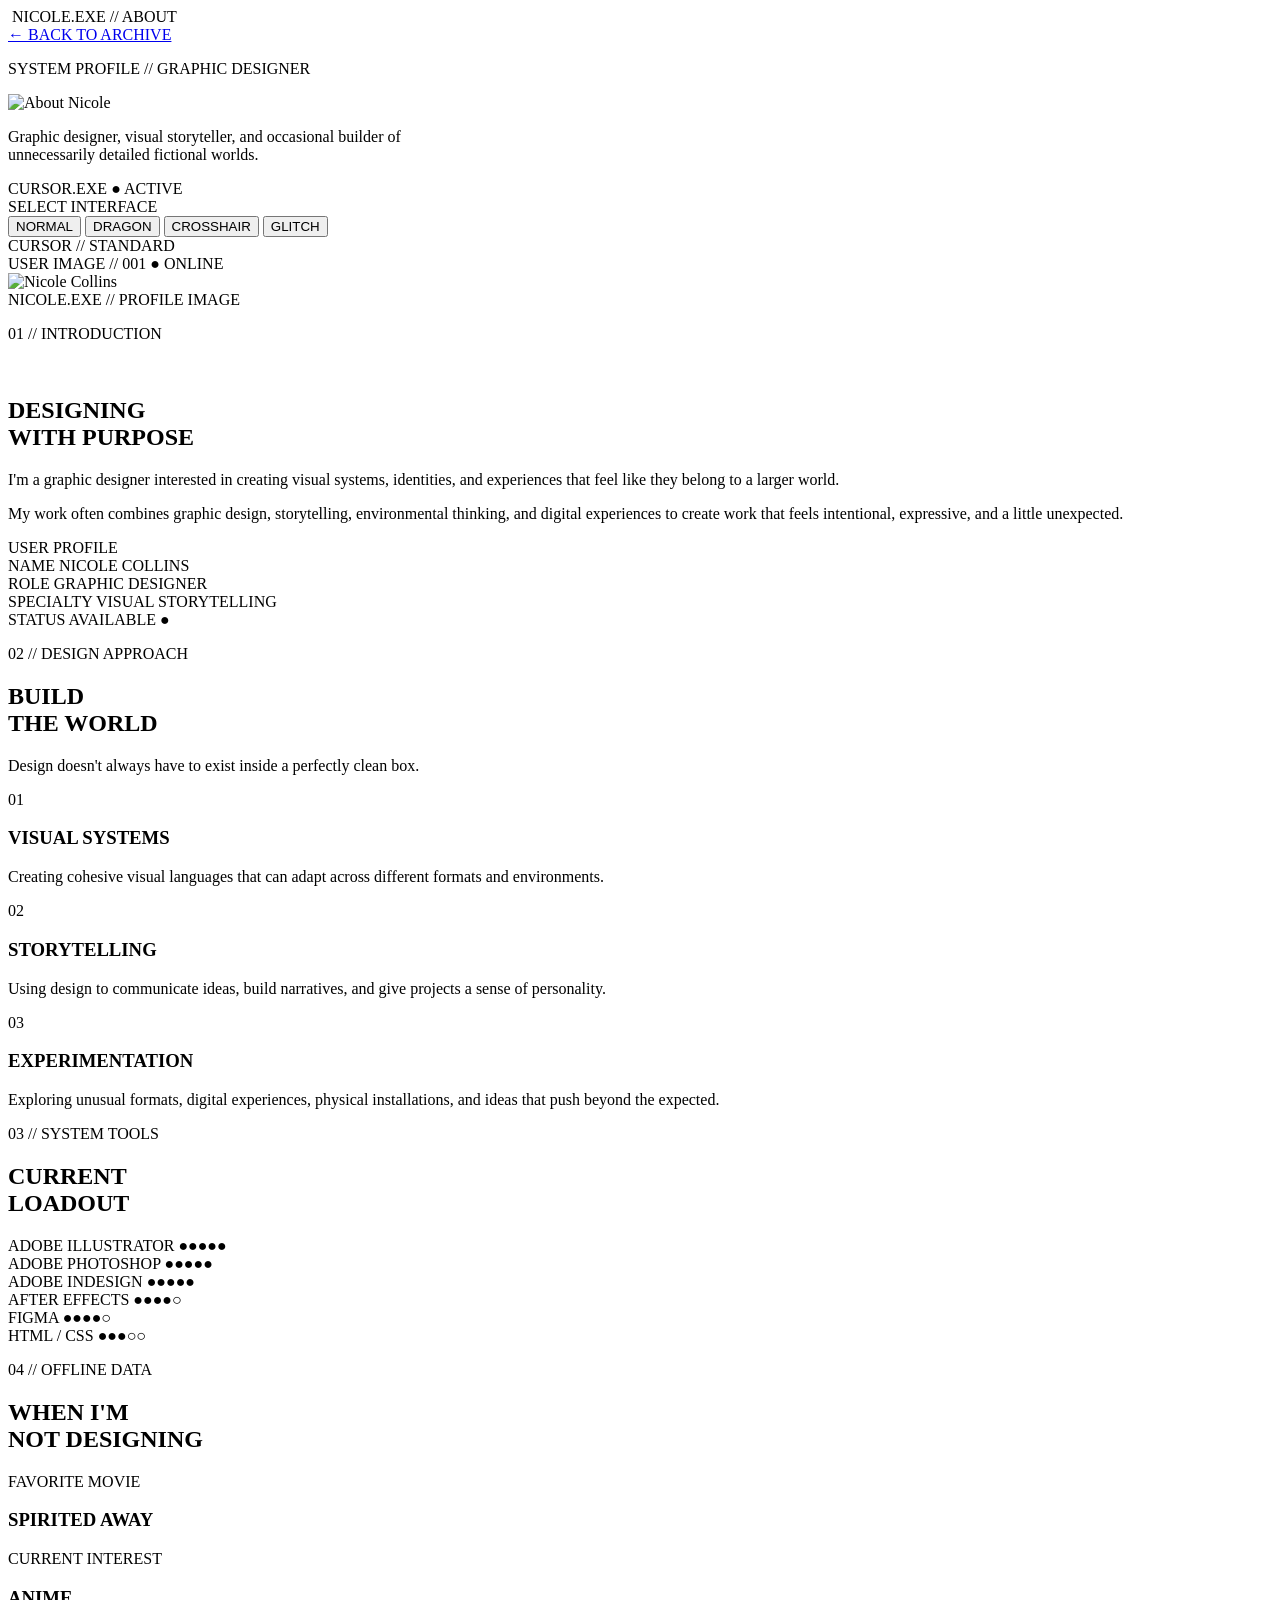
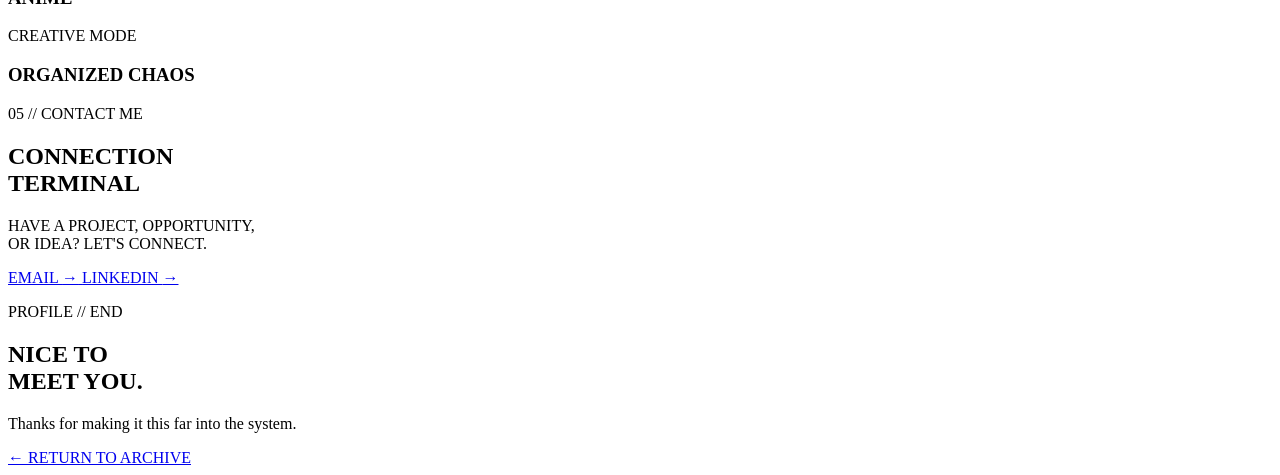
==== Projects/about.html @ a3e985a3 "Add files via upload" ====
<!DOCTYPE html>
<html lang="en">

<head>

    <meta charset="UTF-8">

    <meta name="viewport" content="width=device-width, initial-scale=1.0">

    <title>About — Nicole Collins</title>

    <link rel="stylesheet" href="../css/style.css">

 <!-- GOOGLE FONTS -->

<link rel="preconnect" href="https://fonts.googleapis.com">
<link rel="preconnect" href="https://fonts.gstatic.com" crossorigin>

<link
    href="https://fonts.googleapis.com/css2?family=Audiowide&display=swap"
    rel="stylesheet"
>

<link
    href="https://fonts.googleapis.com/css2?family=Rajdhani:wght@300;400;500;600;700&display=swap"
    rel="stylesheet"
>
<link
    href="https://fonts.googleapis.com/css2?family=Turret+Road:wght@400;500;700&display=swap"
    rel="stylesheet"
>

</head>



<body>

    <!-- SYSTEM BAR -->

    <div class="system-bar about-system-bar">

        <div class="system-identity">

            <img
                src="../Images/site-logo.png"
                alt=""
                class="system-logo"
            >

            <span>NICOLE.EXE // ABOUT</span>

        </div>

        <a href="../index.html" class="back-link">
            ← BACK TO ARCHIVE
        </a>

    </div>
    <!-- ABOUT PAGE -->

    <main class="project-page about-page">

        


       <!-- ABOUT HEADER SYSTEM -->

<div class="about-header-system">


 <!-- HEADER -->

<header class="project-header about-header">

    <p class="project-label">
        SYSTEM PROFILE // GRAPHIC DESIGNER
    </p>

    <div class="about-title-image">
        <img src="../Images/mark.png" alt="About Nicole">
    </div>

    <p class="project-intro">
        Graphic designer, visual storyteller,
        and occasional builder of <br>
        unnecessarily detailed fictional worlds.
    </p>

</header>



    <!-- CURSOR SYSTEM -->

<div class="cursor-system">

    <div class="cursor-system-header">
        CURSOR.EXE
        <span>● ACTIVE</span>
    </div>

    <div class="cursor-system-title">
        SELECT INTERFACE
    </div>

    <div class="cursor-options">

        <button
            class="cursor-option active"
            data-cursor="default"
        >
            NORMAL
        </button>

        <button
            class="cursor-option"
            data-cursor="dragon"
        >
            DRAGON
        </button>

        <button
            class="cursor-option"
            data-cursor="crosshair"
        >
            CROSSHAIR
        </button>

        <button
            class="cursor-option"
            data-cursor="glitch"
        >
            GLITCH
        </button>

    </div>

    <div class="cursor-current">

        CURSOR //
        <span id="cursor-current-mode">
            STANDARD
        </span>

    </div>

</div>




</div>



<section class="about-profile">


    <!-- PROFILE IMAGE -->

    <div class="profile-image-system">

        <div class="profile-image-header">
            USER IMAGE // 001
            <span>● ONLINE</span>
        </div>

        <div class="profile-image-frame">

            <img
                src="../images/me.jpeg"
                alt="Nicole Collins"
            >

            <div class="scan-line"></div>

            <div class="profile-corner top-left"></div>
            <div class="profile-corner top-right"></div>
            <div class="profile-corner bottom-left"></div>
            <div class="profile-corner bottom-right"></div>

        </div>

        <div class="profile-image-footer">
            NICOLE.EXE // PROFILE IMAGE
        </div>

    </div>


    <!-- PROFILE INFORMATION -->

    <div class="about-text">

        <div class="introduction-label">

    <p class="section-number">
        01 // INTRODUCTION
    </p>

    <img
        src="../Images/drag-site.png"
        alt=""
        class="introduction-dragon"
    >

</div>

        <h2>
            DESIGNING<br>
            WITH PURPOSE
        </h2>

        <p>
            I'm a graphic designer interested in creating
            visual systems, identities, and experiences that
            feel like they belong to a larger world.
        </p>

        <p>
            My work often combines graphic design,
            storytelling, environmental thinking, and
            digital experiences to create work that feels
            intentional, expressive, and a little unexpected.
        </p>


        <!-- USER DATA -->

        <div class="profile-data">

            <div class="data-header">
                USER PROFILE
            </div>

            <div class="data-grid">

                <div class="data-item">

                    <span class="data-label">
                        NAME
                    </span>

                    <span class="data-value">
                        NICOLE COLLINS
                    </span>

                </div>


                <div class="data-item">

                    <span class="data-label">
                        ROLE
                    </span>

                    <span class="data-value">
                        GRAPHIC DESIGNER
                    </span>

                </div>


                <div class="data-item">

                    <span class="data-label">
                        SPECIALTY
                    </span>

                    <span class="data-value">
                        VISUAL STORYTELLING
                    </span>

                </div>


                <div class="data-item">

                    <span class="data-label">
                        STATUS
                    </span>

                    <span class="data-value">
                        AVAILABLE ●
                    </span>

                </div>

            </div>

        </div>

    </div>

</section>


        <!-- DESIGN APPROACH -->

        <section class="about-section">

            <div class="section-heading">

                <p class="section-number">
                    02 // DESIGN APPROACH
                </p>

                <h2>
                    BUILD<br>
                    THE WORLD
                </h2>

                <p class="section-description">
                    Design doesn't always have to exist
                    inside a perfectly clean box.
                </p>

            </div>


            <div class="about-grid">

                <div class="about-card">

                    <span class="about-card-number">
                        01
                    </span>

                    <h3>
                        VISUAL SYSTEMS
                    </h3>

                    <p>
                        Creating cohesive visual languages
                        that can adapt across different
                        formats and environments.
                    </p>

                </div>


                <div class="about-card">

                    <span class="about-card-number">
                        02
                    </span>

                    <h3>
                        STORYTELLING
                    </h3>

                    <p>
                        Using design to communicate ideas,
                        build narratives, and give projects
                        a sense of personality.
                    </p>

                </div>


                <div class="about-card">

                    <span class="about-card-number">
                        03
                    </span>

                    <h3>
                        EXPERIMENTATION
                    </h3>

                    <p>
                        Exploring unusual formats, digital
                        experiences, physical installations,
                        and ideas that push beyond the expected.
                    </p>

                </div>

            </div>

        </section>


        <!-- TOOLS -->

        <section class="about-section">

            <div class="section-heading">

                <p class="section-number">
                    03 // SYSTEM TOOLS
                </p>

                <h2>
                    CURRENT<br>
                    LOADOUT
                </h2>

            </div>


            <div class="skills-list">

                <div class="skill-row">
                    <span>ADOBE ILLUSTRATOR</span>
                    <span>●●●●●</span>
                </div>

                <div class="skill-row">
                    <span>ADOBE PHOTOSHOP</span>
                    <span>●●●●●</span>
                </div>

                <div class="skill-row">
                    <span>ADOBE INDESIGN</span>
                    <span>●●●●●</span>
                </div>

                <div class="skill-row">
                    <span>AFTER EFFECTS</span>
                    <span>●●●●○</span>
                </div>

                <div class="skill-row">
                    <span>FIGMA</span>
                    <span>●●●●○</span>
                </div>

                <div class="skill-row">
                    <span>HTML / CSS</span>
                    <span>●●●○○</span>
                </div>

            </div>

        </section>


        <!-- PERSONAL -->

        <section class="about-personal">

            <div class="section-heading">

                <p class="section-number">
                    04 // OFFLINE DATA
                </p>

                <h2>
                    WHEN I'M<br>
                    NOT DESIGNING
                </h2>

            </div>


            <div class="personal-grid">

                <div class="personal-card">

                    <span class="data-label">
                        FAVORITE MOVIE
                    </span>

                    <h3>
                        SPIRITED AWAY
                    </h3>

                </div>


                <div class="personal-card">

                    <span class="data-label">
                        CURRENT INTEREST
                    </span>

                    <h3>
                        ANIME
                    </h3>

                </div>


                <div class="personal-card">

                    <span class="data-label">
                        CREATIVE MODE
                    </span>

                    <h3>
                        ORGANIZED CHAOS
                    </h3>

                </div>

            </div>

        </section>


     <div class="about-contact-cta">

    <p class="section-number">
        05 // CONTACT ME
    </p>

    <h2 class="connection-terminal-title">
        CONNECTION<br>
        TERMINAL
    </h2>

    <p class="contact-cta-text">
        HAVE A PROJECT, OPPORTUNITY,<br>
        OR IDEA? LET'S CONNECT.
    </p>

   <div class="contact-links">

    <a href="mailto:nicolecollinsgd@gmail.com">
        EMAIL
        <span>→</span>
    </a>

    <a
        href="https://www.linkedin.com/in/nicole-collins-7273903b1/"
        target="_blank"
        rel="noopener"
    >
        LINKEDIN
        <span>→</span>
    </a>

</div>
      
        <!-- CLOSING -->

        <section class="project-closing">

            <div class="closing-line"></div>

            <p class="section-number">
                PROFILE // END
            </p>

            <h2>
                NICE TO<br>
                MEET YOU.
            </h2>

            <p class="closing-description">
                Thanks for making it this far into the system.
            </p>

            <a href="../index.html" class="archive-button">
                ← RETURN TO ARCHIVE
            </a>

        </section>


    </main>
<script src="../js/interface.js"></script>


<script>

const cursorOptions =
    document.querySelectorAll(".cursor-option");

const cursorMode =
    document.getElementById("cursor-current-mode");


cursorOptions.forEach(function(option) {

    option.addEventListener("click", function() {

        /* Remove active state */

        cursorOptions.forEach(function(button) {

            button.classList.remove("active");

        });


        /* Activate selected option */

        option.classList.add("active");


        /* Get selected cursor */

        const selectedCursor =
            option.dataset.cursor;


        /* Change page cursor */

        document.body.dataset.cursor =
            selectedCursor;


        /* Update display text */

        const names = {

            default: "STANDARD",

            dragon: "WATER DRAGON",

            crosshair: "TARGETING",

            glitch: "UNSTABLE"

        };


        cursorMode.textContent =
            names[selectedCursor];

    });

});

</script>



</body>

</html>
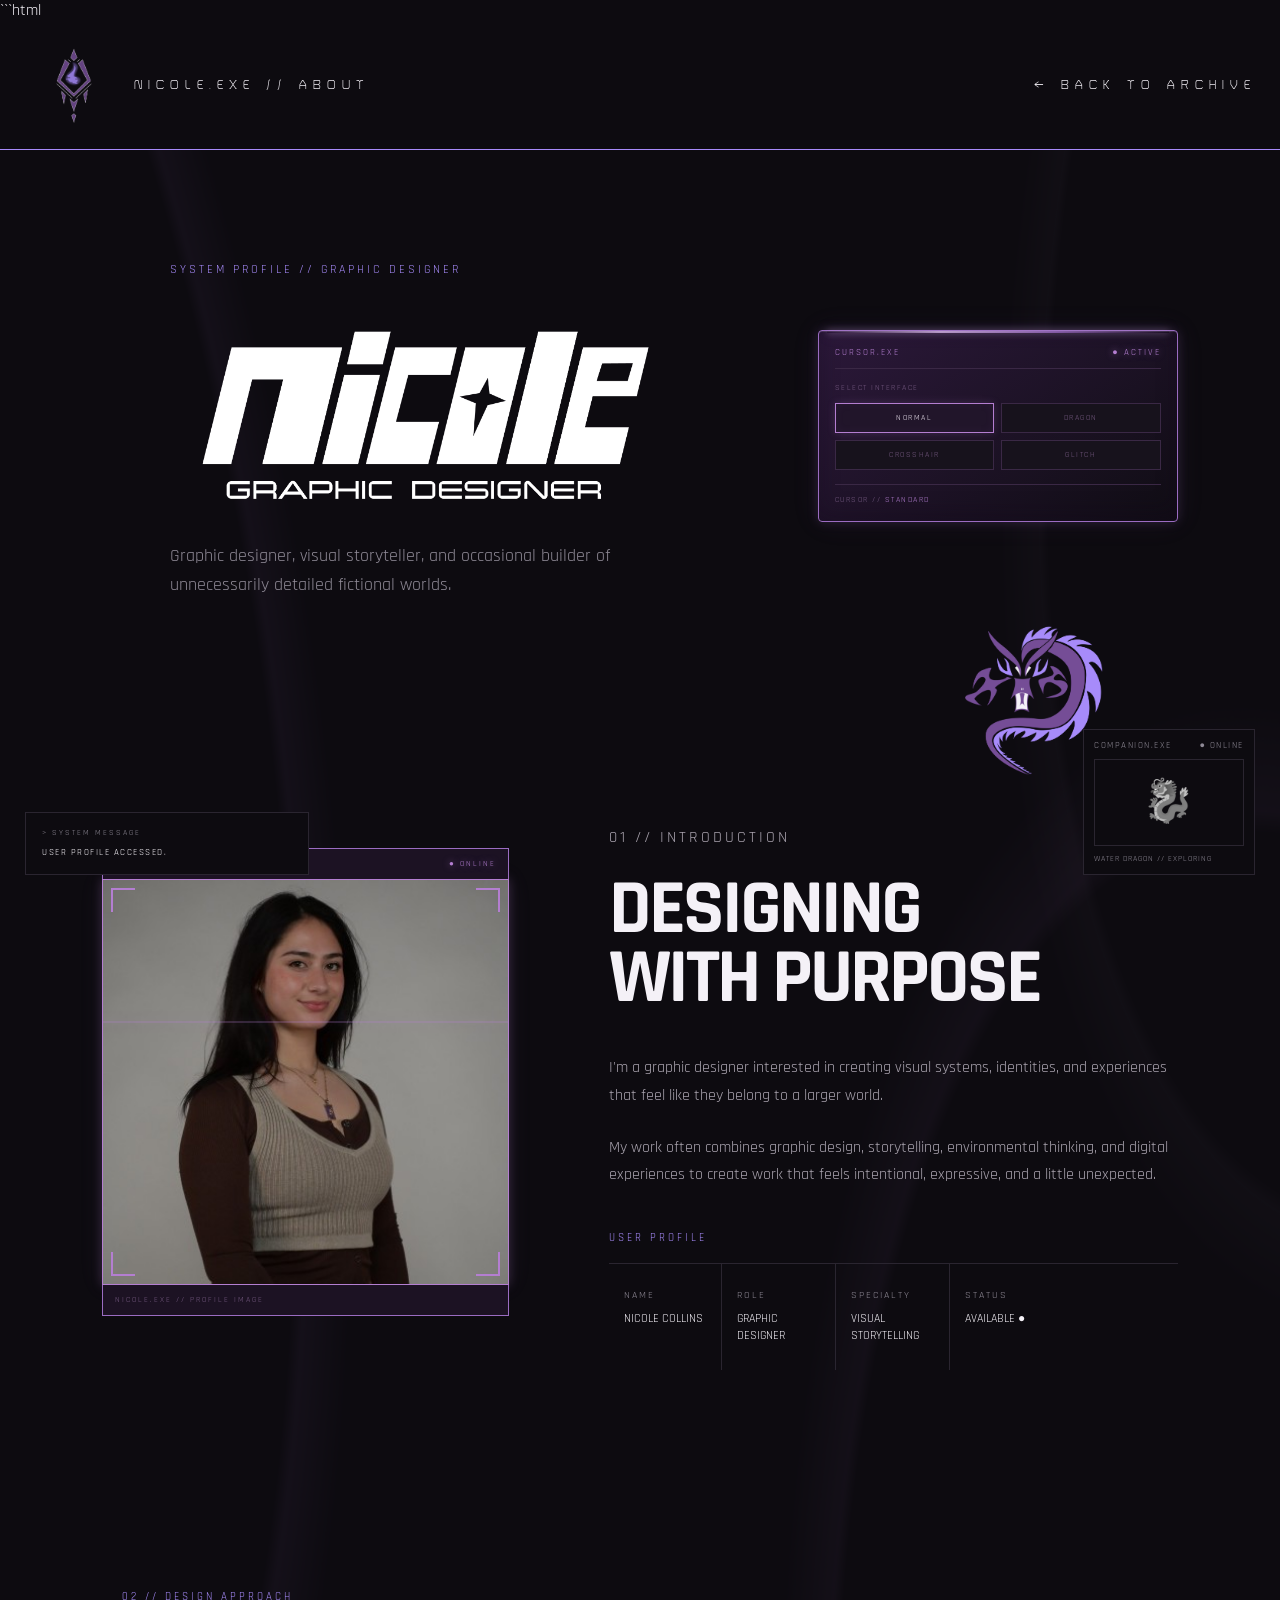
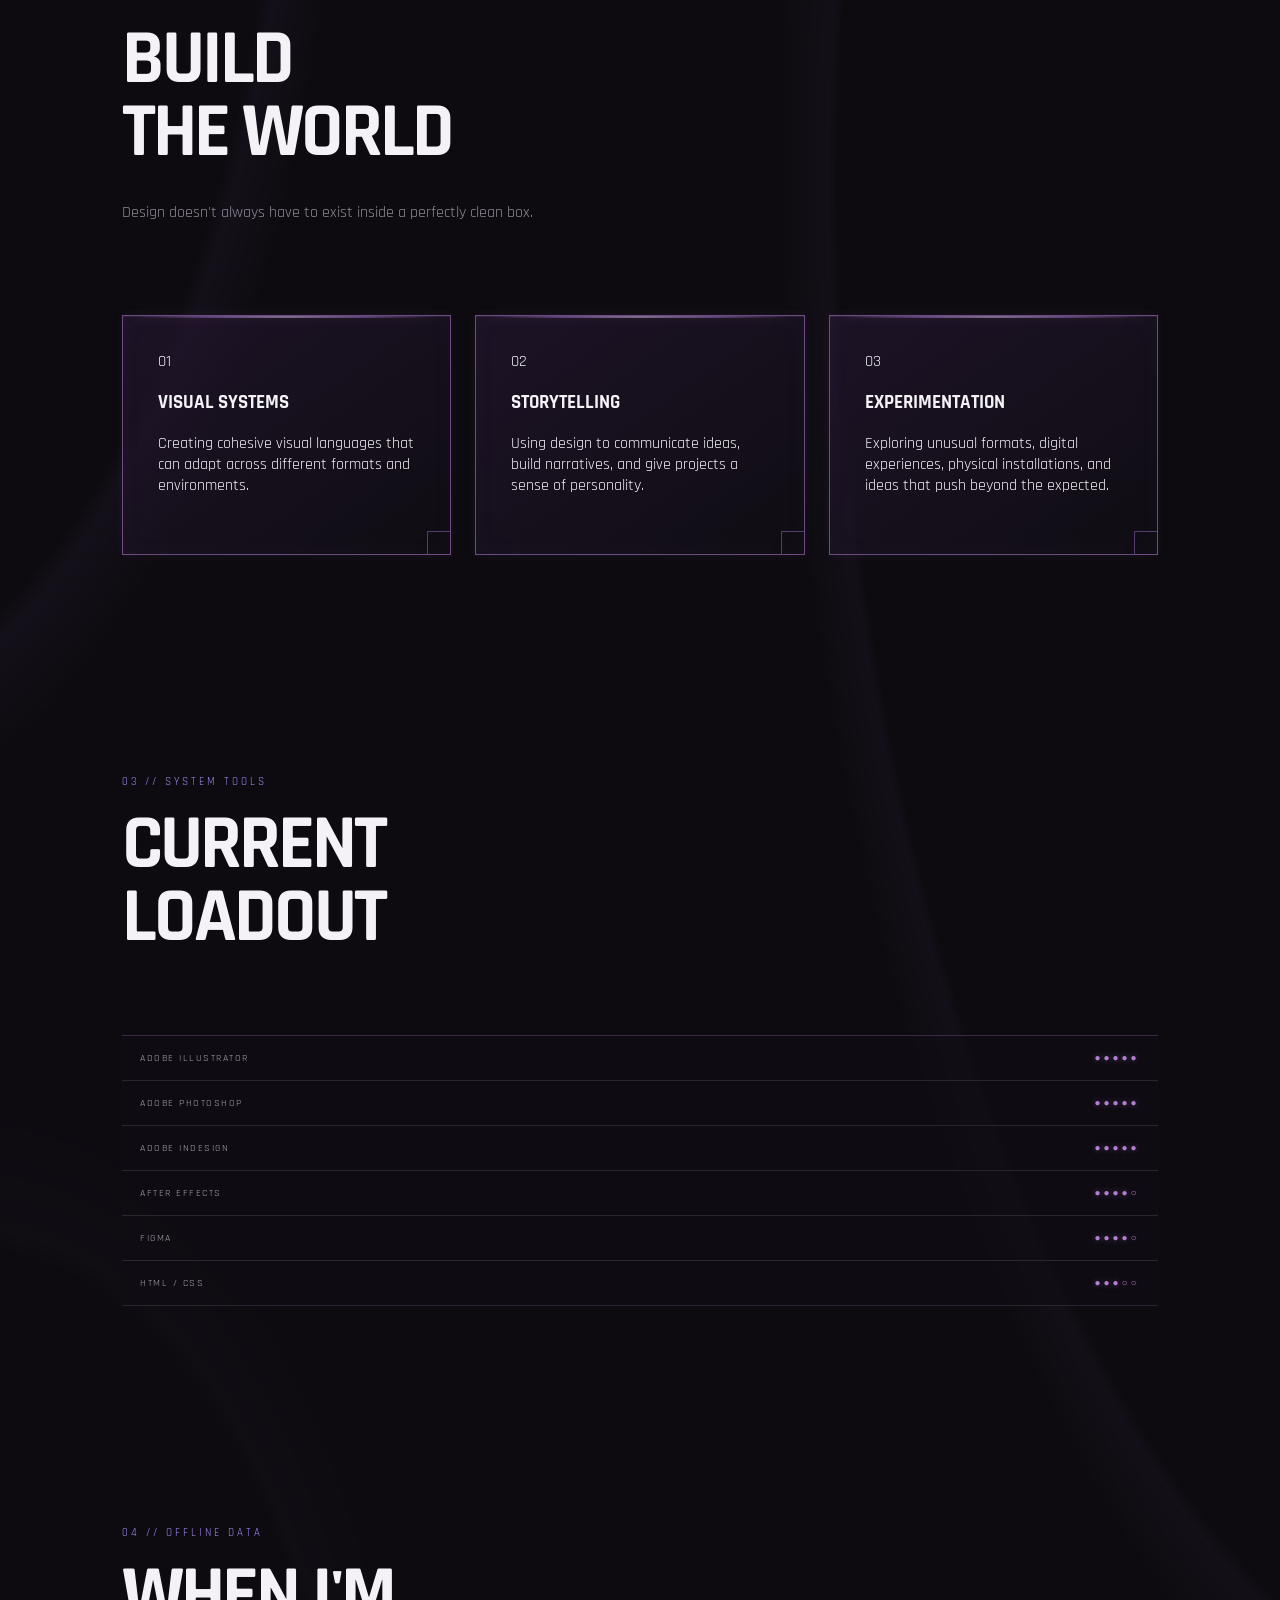
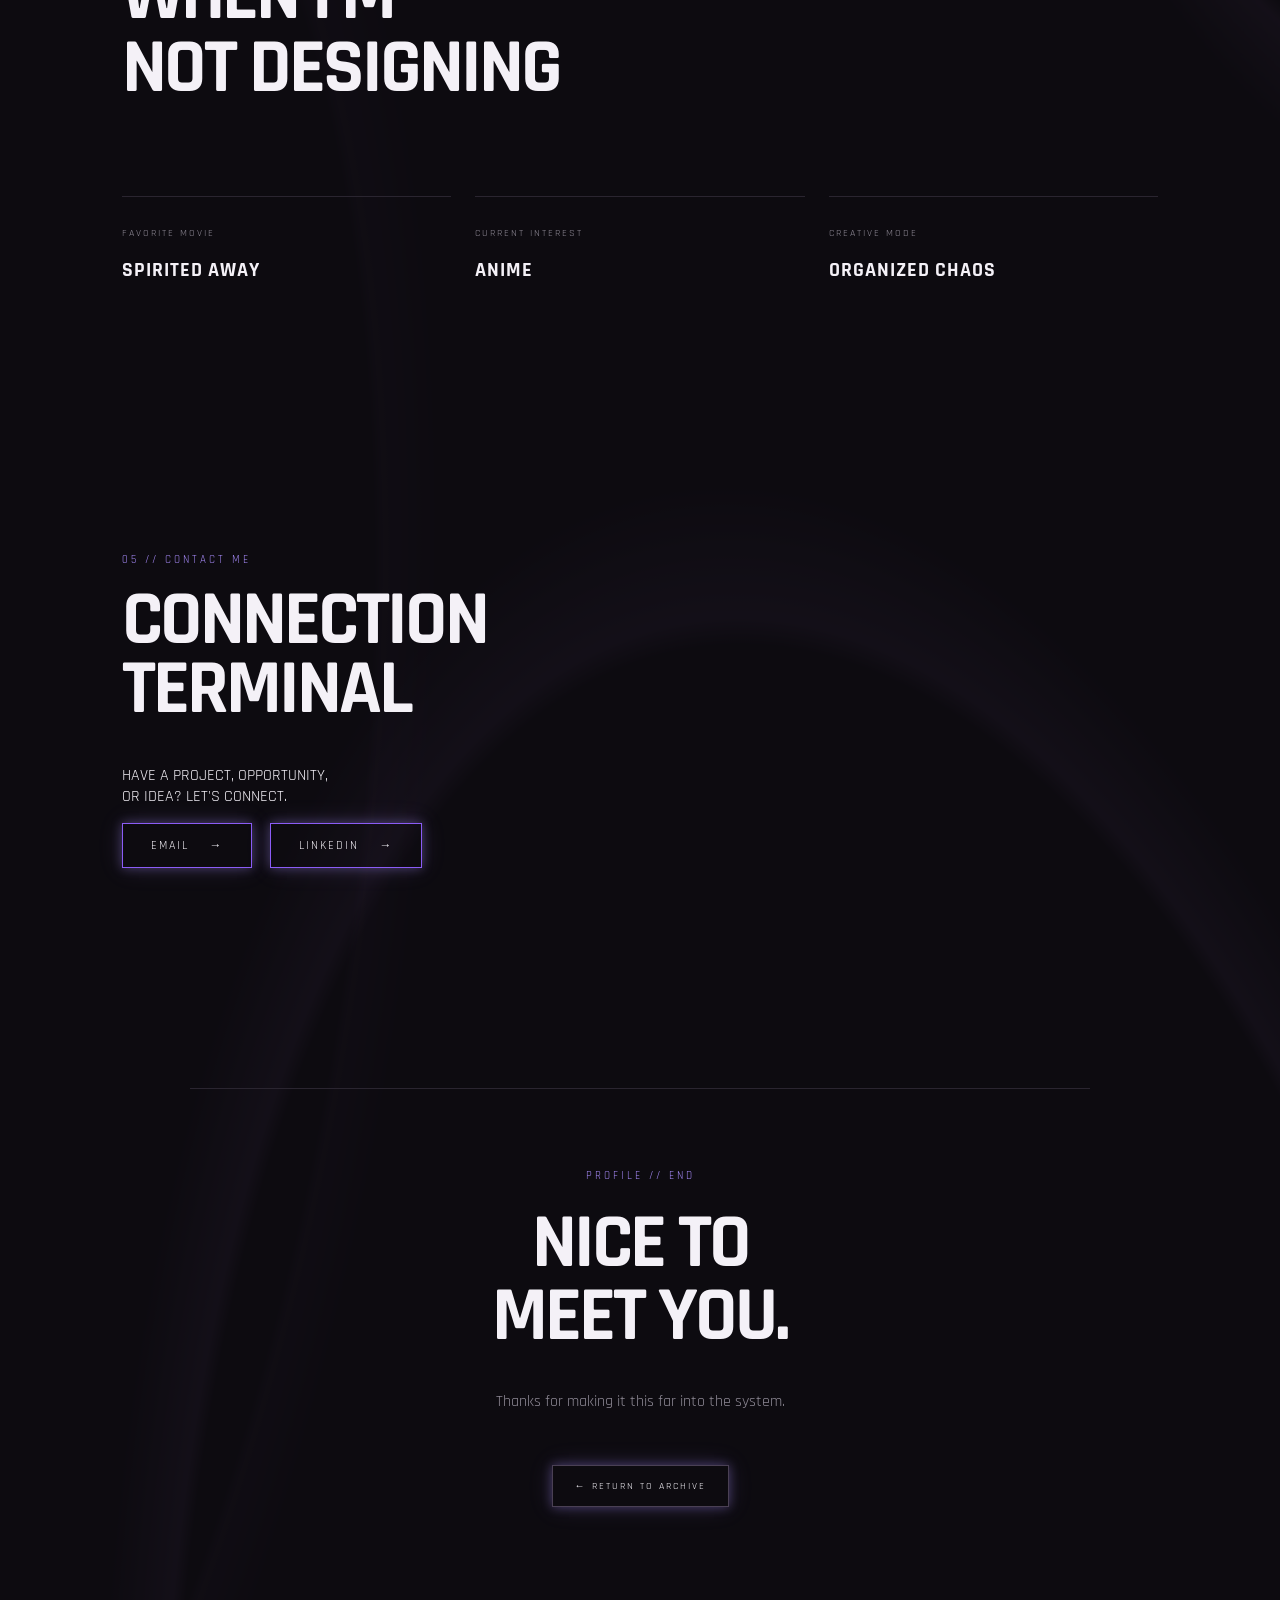
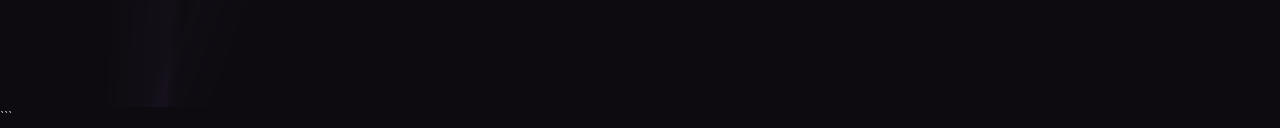
==== commit 05b00289: "Fix stylesheet paths and clean up HTML structure Updated HTML structure and corrected stylesheet pat" ====
--- a/Projects/about.html
+++ b/Projects/about.html
@@ -1,4 +1,4 @@
-
+```html
 <!DOCTYPE html>
 <html lang="en">
 
@@ -10,31 +10,30 @@
 
     <title>About — Nicole Collins</title>
 
-    <link rel="stylesheet" href="../css/style.css">
-
- <!-- GOOGLE FONTS -->
-
-<link rel="preconnect" href="https://fonts.googleapis.com">
-<link rel="preconnect" href="https://fonts.gstatic.com" crossorigin>
-
-<link
-    href="https://fonts.googleapis.com/css2?family=Audiowide&display=swap"
-    rel="stylesheet"
->
-
-<link
-    href="https://fonts.googleapis.com/css2?family=Rajdhani:wght@300;400;500;600;700&display=swap"
-    rel="stylesheet"
->
-<link
-    href="https://fonts.googleapis.com/css2?family=Turret+Road:wght@400;500;700&display=swap"
-    rel="stylesheet"
->
+    <link rel="stylesheet" href="../CSS/Style.css">
+
+    <!-- GOOGLE FONTS -->
+
+    <link rel="preconnect" href="https://fonts.googleapis.com">
+    <link rel="preconnect" href="https://fonts.gstatic.com" crossorigin>
+
+    <link
+        href="https://fonts.googleapis.com/css2?family=Audiowide&display=swap"
+        rel="stylesheet"
+    >
+
+    <link
+        href="https://fonts.googleapis.com/css2?family=Rajdhani:wght@300;400;500;600;700&display=swap"
+        rel="stylesheet"
+    >
+
+    <link
+        href="https://fonts.googleapis.com/css2?family=Turret+Road:wght@400;500;700&display=swap"
+        rel="stylesheet"
+    >
 
 </head>
 
-
-
 <body>
 
     <!-- SYSTEM BAR -->
@@ -44,7 +43,7 @@
         <div class="system-identity">
 
             <img
-                src="../Images/site-logo.png"
+                src="../site-logo.png"
                 alt=""
                 class="system-logo"
             >
@@ -58,243 +57,238 @@
         </a>
 
     </div>
+
+
     <!-- ABOUT PAGE -->
 
     <main class="project-page about-page">
 
-        
-
-
-       <!-- ABOUT HEADER SYSTEM -->
-
-<div class="about-header-system">
-
-
- <!-- HEADER -->
-
-<header class="project-header about-header">
-
-    <p class="project-label">
-        SYSTEM PROFILE // GRAPHIC DESIGNER
-    </p>
-
-    <div class="about-title-image">
-        <img src="../Images/mark.png" alt="About Nicole">
-    </div>
-
-    <p class="project-intro">
-        Graphic designer, visual storyteller,
-        and occasional builder of <br>
-        unnecessarily detailed fictional worlds.
-    </p>
-
-</header>
-
-
-
-    <!-- CURSOR SYSTEM -->
-
-<div class="cursor-system">
-
-    <div class="cursor-system-header">
-        CURSOR.EXE
-        <span>● ACTIVE</span>
-    </div>
-
-    <div class="cursor-system-title">
-        SELECT INTERFACE
-    </div>
-
-    <div class="cursor-options">
-
-        <button
-            class="cursor-option active"
-            data-cursor="default"
-        >
-            NORMAL
-        </button>
-
-        <button
-            class="cursor-option"
-            data-cursor="dragon"
-        >
-            DRAGON
-        </button>
-
-        <button
-            class="cursor-option"
-            data-cursor="crosshair"
-        >
-            CROSSHAIR
-        </button>
-
-        <button
-            class="cursor-option"
-            data-cursor="glitch"
-        >
-            GLITCH
-        </button>
-
-    </div>
-
-    <div class="cursor-current">
-
-        CURSOR //
-        <span id="cursor-current-mode">
-            STANDARD
-        </span>
-
-    </div>
-
-</div>
-
-
-
-
-</div>
-
-
-
-<section class="about-profile">
-
-
-    <!-- PROFILE IMAGE -->
-
-    <div class="profile-image-system">
-
-        <div class="profile-image-header">
-            USER IMAGE // 001
-            <span>● ONLINE</span>
+
+        <!-- ABOUT HEADER SYSTEM -->
+
+        <div class="about-header-system">
+
+
+            <!-- HEADER -->
+
+            <header class="project-header about-header">
+
+                <p class="project-label">
+                    SYSTEM PROFILE // GRAPHIC DESIGNER
+                </p>
+
+                <div class="about-title-image">
+                    <img src="../mark.png" alt="About Nicole">
+                </div>
+
+                <p class="project-intro">
+                    Graphic designer, visual storyteller,
+                    and occasional builder of <br>
+                    unnecessarily detailed fictional worlds.
+                </p>
+
+            </header>
+
+
+            <!-- CURSOR SYSTEM -->
+
+            <div class="cursor-system">
+
+                <div class="cursor-system-header">
+                    CURSOR.EXE
+                    <span>● ACTIVE</span>
+                </div>
+
+                <div class="cursor-system-title">
+                    SELECT INTERFACE
+                </div>
+
+                <div class="cursor-options">
+
+                    <button
+                        class="cursor-option active"
+                        data-cursor="default"
+                    >
+                        NORMAL
+                    </button>
+
+                    <button
+                        class="cursor-option"
+                        data-cursor="dragon"
+                    >
+                        DRAGON
+                    </button>
+
+                    <button
+                        class="cursor-option"
+                        data-cursor="crosshair"
+                    >
+                        CROSSHAIR
+                    </button>
+
+                    <button
+                        class="cursor-option"
+                        data-cursor="glitch"
+                    >
+                        GLITCH
+                    </button>
+
+                </div>
+
+                <div class="cursor-current">
+
+                    CURSOR //
+                    <span id="cursor-current-mode">
+                        STANDARD
+                    </span>
+
+                </div>
+
+            </div>
+
         </div>
 
-        <div class="profile-image-frame">
-
-            <img
-                src="../images/me.jpeg"
-                alt="Nicole Collins"
-            >
-
-            <div class="scan-line"></div>
-
-            <div class="profile-corner top-left"></div>
-            <div class="profile-corner top-right"></div>
-            <div class="profile-corner bottom-left"></div>
-            <div class="profile-corner bottom-right"></div>
-
-        </div>
-
-        <div class="profile-image-footer">
-            NICOLE.EXE // PROFILE IMAGE
-        </div>
-
-    </div>
-
-
-    <!-- PROFILE INFORMATION -->
-
-    <div class="about-text">
-
-        <div class="introduction-label">
-
-    <p class="section-number">
-        01 // INTRODUCTION
-    </p>
-
-    <img
-        src="../Images/drag-site.png"
-        alt=""
-        class="introduction-dragon"
-    >
-
-</div>
-
-        <h2>
-            DESIGNING<br>
-            WITH PURPOSE
-        </h2>
-
-        <p>
-            I'm a graphic designer interested in creating
-            visual systems, identities, and experiences that
-            feel like they belong to a larger world.
-        </p>
-
-        <p>
-            My work often combines graphic design,
-            storytelling, environmental thinking, and
-            digital experiences to create work that feels
-            intentional, expressive, and a little unexpected.
-        </p>
-
-
-        <!-- USER DATA -->
-
-        <div class="profile-data">
-
-            <div class="data-header">
-                USER PROFILE
-            </div>
-
-            <div class="data-grid">
-
-                <div class="data-item">
-
-                    <span class="data-label">
-                        NAME
-                    </span>
-
-                    <span class="data-value">
-                        NICOLE COLLINS
-                    </span>
-
-                </div>
-
-
-                <div class="data-item">
-
-                    <span class="data-label">
-                        ROLE
-                    </span>
-
-                    <span class="data-value">
-                        GRAPHIC DESIGNER
-                    </span>
-
-                </div>
-
-
-                <div class="data-item">
-
-                    <span class="data-label">
-                        SPECIALTY
-                    </span>
-
-                    <span class="data-value">
-                        VISUAL STORYTELLING
-                    </span>
-
-                </div>
-
-
-                <div class="data-item">
-
-                    <span class="data-label">
-                        STATUS
-                    </span>
-
-                    <span class="data-value">
-                        AVAILABLE ●
-                    </span>
-
-                </div>
-
-            </div>
-
-        </div>
-
-    </div>
-
-</section>
+
+        <section class="about-profile">
+
+
+            <!-- PROFILE IMAGE -->
+
+            <div class="profile-image-system">
+
+                <div class="profile-image-header">
+                    USER IMAGE // 001
+                    <span>● ONLINE</span>
+                </div>
+
+                <div class="profile-image-frame">
+
+                    <img
+                        src="../me.jpeg"
+                        alt="Nicole Collins"
+                    >
+
+                    <div class="scan-line"></div>
+
+                    <div class="profile-corner top-left"></div>
+                    <div class="profile-corner top-right"></div>
+                    <div class="profile-corner bottom-left"></div>
+                    <div class="profile-corner bottom-right"></div>
+
+                </div>
+
+                <div class="profile-image-footer">
+                    NICOLE.EXE // PROFILE IMAGE
+                </div>
+
+            </div>
+
+
+            <!-- PROFILE INFORMATION -->
+
+            <div class="about-text">
+
+                <div class="introduction-label">
+
+                    <p class="section-number">
+                        01 // INTRODUCTION
+                    </p>
+
+                    <img
+                        src="../drag-site.png"
+                        alt=""
+                        class="introduction-dragon"
+                    >
+
+                </div>
+
+                <h2>
+                    DESIGNING<br>
+                    WITH PURPOSE
+                </h2>
+
+                <p>
+                    I'm a graphic designer interested in creating
+                    visual systems, identities, and experiences that
+                    feel like they belong to a larger world.
+                </p>
+
+                <p>
+                    My work often combines graphic design,
+                    storytelling, environmental thinking, and
+                    digital experiences to create work that feels
+                    intentional, expressive, and a little unexpected.
+                </p>
+
+
+                <!-- USER DATA -->
+
+                <div class="profile-data">
+
+                    <div class="data-header">
+                        USER PROFILE
+                    </div>
+
+                    <div class="data-grid">
+
+                        <div class="data-item">
+
+                            <span class="data-label">
+                                NAME
+                            </span>
+
+                            <span class="data-value">
+                                NICOLE COLLINS
+                            </span>
+
+                        </div>
+
+
+                        <div class="data-item">
+
+                            <span class="data-label">
+                                ROLE
+                            </span>
+
+                            <span class="data-value">
+                                GRAPHIC DESIGNER
+                            </span>
+
+                        </div>
+
+
+                        <div class="data-item">
+
+                            <span class="data-label">
+                                SPECIALTY
+                            </span>
+
+                            <span class="data-value">
+                                VISUAL STORYTELLING
+                            </span>
+
+                        </div>
+
+
+                        <div class="data-item">
+
+                            <span class="data-label">
+                                STATUS
+                            </span>
+
+                            <span class="data-value">
+                                AVAILABLE ●
+                            </span>
+
+                        </div>
+
+                    </div>
+
+                </div>
+
+            </div>
+
+        </section>
 
 
         <!-- DESIGN APPROACH -->
@@ -501,40 +495,45 @@
         </section>
 
 
-     <div class="about-contact-cta">
-
-    <p class="section-number">
-        05 // CONTACT ME
-    </p>
-
-    <h2 class="connection-terminal-title">
-        CONNECTION<br>
-        TERMINAL
-    </h2>
-
-    <p class="contact-cta-text">
-        HAVE A PROJECT, OPPORTUNITY,<br>
-        OR IDEA? LET'S CONNECT.
-    </p>
-
-   <div class="contact-links">
-
-    <a href="mailto:nicolecollinsgd@gmail.com">
-        EMAIL
-        <span>→</span>
-    </a>
-
-    <a
-        href="https://www.linkedin.com/in/nicole-collins-7273903b1/"
-        target="_blank"
-        rel="noopener"
-    >
-        LINKEDIN
-        <span>→</span>
-    </a>
-
-</div>
-      
+        <!-- CONTACT -->
+
+        <div class="about-contact-cta">
+
+            <p class="section-number">
+                05 // CONTACT ME
+            </p>
+
+            <h2 class="connection-terminal-title">
+                CONNECTION<br>
+                TERMINAL
+            </h2>
+
+            <p class="contact-cta-text">
+                HAVE A PROJECT, OPPORTUNITY,<br>
+                OR IDEA? LET'S CONNECT.
+            </p>
+
+            <div class="contact-links">
+
+                <a href="mailto:nicolecollinsgd@gmail.com">
+                    EMAIL
+                    <span>→</span>
+                </a>
+
+                <a
+                    href="https://www.linkedin.com/in/nicole-collins-7273903b1/"
+                    target="_blank"
+                    rel="noopener"
+                >
+                    LINKEDIN
+                    <span>→</span>
+                </a>
+
+            </div>
+
+        </div>
+
+
         <!-- CLOSING -->
 
         <section class="project-closing">
@@ -562,75 +561,76 @@
 
 
     </main>
-<script src="../js/interface.js"></script>
-
-
-<script>
-
-const cursorOptions =
-    document.querySelectorAll(".cursor-option");
-
-const cursorMode =
-    document.getElementById("cursor-current-mode");
-
-
-cursorOptions.forEach(function(option) {
-
-    option.addEventListener("click", function() {
-
-        /* Remove active state */
-
-        cursorOptions.forEach(function(button) {
-
-            button.classList.remove("active");
+
+
+    <script src="../JS/interface.js"></script>
+
+
+    <script>
+
+        const cursorOptions =
+            document.querySelectorAll(".cursor-option");
+
+        const cursorMode =
+            document.getElementById("cursor-current-mode");
+
+
+        cursorOptions.forEach(function(option) {
+
+            option.addEventListener("click", function() {
+
+                /* Remove active state */
+
+                cursorOptions.forEach(function(button) {
+
+                    button.classList.remove("active");
+
+                });
+
+
+                /* Activate selected option */
+
+                option.classList.add("active");
+
+
+                /* Get selected cursor */
+
+                const selectedCursor =
+                    option.dataset.cursor;
+
+
+                /* Change page cursor */
+
+                document.body.dataset.cursor =
+                    selectedCursor;
+
+
+                /* Update display text */
+
+                const names = {
+
+                    default: "STANDARD",
+
+                    dragon: "WATER DRAGON",
+
+                    crosshair: "TARGETING",
+
+                    glitch: "UNSTABLE"
+
+                };
+
+
+                cursorMode.textContent =
+                    names[selectedCursor];
+
+            });
 
         });
 
-
-        /* Activate selected option */
-
-        option.classList.add("active");
-
-
-        /* Get selected cursor */
-
-        const selectedCursor =
-            option.dataset.cursor;
-
-
-        /* Change page cursor */
-
-        document.body.dataset.cursor =
-            selectedCursor;
-
-
-        /* Update display text */
-
-        const names = {
-
-            default: "STANDARD",
-
-            dragon: "WATER DRAGON",
-
-            crosshair: "TARGETING",
-
-            glitch: "UNSTABLE"
-
-        };
-
-
-        cursorMode.textContent =
-            names[selectedCursor];
-
-    });
-
-});
-
-</script>
-
+    </script>
 
 
 </body>
 
 </html>
-
+```
--- a/CSS/Style.css
+++ b/CSS/Style.css
@@ -0,0 +1,4622 @@
+ 
+ body {
+    margin: 0;
+    background-color: #08070A;
+    color: #F4F1F7;
+    font-family: "Rajdhani", sans-serif;
+}
+
+        .hero h1 {
+
+    margin: 0;
+
+    font-family: "Audiowide", sans-serif;
+
+    color: #F4F1F7;
+
+    font-size: clamp(60px, 12vw, 160px);
+
+    line-height: 0.85;
+
+    letter-spacing: -3px;
+
+}
+  
+.hero {
+    min-height: 75vh;
+
+    display: flex;
+    flex-direction: column;
+    justify-content: center;
+    align-items: center;
+
+    text-align: center;
+
+    padding: 40px 20px;
+}
+
+.hero-label {
+    margin-bottom: 20px;
+
+    color: #A78BFA;
+
+    font-size: 12px;
+    letter-spacing: 3px;
+}
+
+.hero h1 {
+    margin: 0;
+
+    color: #F4F1F7;
+
+    font-size: clamp(60px, 12vw, 160px);
+    line-height: 0.85;
+    letter-spacing: -5px;
+}
+
+.hero-description {
+    max-width: 500px;
+
+    margin: 25px 0 15px;
+
+    color: #8E8995;
+
+    font-size: 16px;
+    line-height: 1.6;
+}
+
+/* =========================================
+   ARCHIVE BUTTON // HOVER
+   ========================================= */
+
+.archive-button {
+
+    display: inline-block;
+
+    padding: 14px 28px;
+
+    background: transparent;
+
+    border: 1px solid #8B5CF6;
+
+    color: #F4F1F7;
+
+    font-size: 12px;
+
+    letter-spacing: 2px;
+
+    text-decoration: none;
+
+    cursor: pointer;
+
+    box-shadow:
+        0 0 10px rgba(167, 139, 250, 0.35),
+        0 0 25px rgba(167, 139, 250, 0.15);
+
+    transition:
+        color 0.3s ease,
+        box-shadow 0.3s ease,
+        border-color 0.3s ease;
+
+}
+
+
+/* =========================================
+   ARCHIVE BUTTON // HOVER
+   ========================================= */
+
+.archive-button:hover,
+.archive-button:focus,
+.archive-button:active {
+
+    color: #A78BFA !important;
+
+    background: transparent !important;
+
+    border-color: #A78BFA !important;
+
+    box-shadow:
+        0 0 10px rgba(167, 139, 250, 0.45),
+        0 0 25px rgba(167, 139, 250, 0.20) !important;
+
+    text-decoration: none;
+
+}
+
+        /* PROJECT CARD */
+
+        .project-card {
+            max-width: 1100px;
+
+            margin: 0 auto;
+        }
+
+
+        .project-image {
+            width: 100%;
+            aspect-ratio: 16 / 9;
+
+            display: flex;
+            justify-content: center;
+            align-items: center;
+
+            background-color: #121016;
+
+            border: 1px solid #2A2530;
+
+            color: #8E8995;
+
+            font-size: 12px;
+            letter-spacing: 2px;
+        }
+        .project-image img {
+    width: 100%;
+    height: 100%;
+
+    object-fit: cover;
+
+    display: block;
+}
+.project-image {
+    overflow: hidden;
+    transition: border-color 0.3s ease, box-shadow 0.3s ease;
+}
+
+.project-image:hover {
+    border-color: #8B5CF6;
+
+    box-shadow: 0 0 30px rgba(139, 92, 246, 0.15);
+}
+
+.project-image img {
+    transition: transform 0.5s ease;
+}
+
+.project-image:hover img {
+    transform: scale(1.03);
+}
+
+        .project-info {
+            padding: 25px 0;
+        }
+
+
+        .project-number {
+            margin: 0 0 10px;
+
+            color: #A78BFA;
+
+            font-size: 11px;
+            letter-spacing: 2px;
+        }
+
+
+        .project-info h3 {
+            margin: 0;
+
+            color: #F4F1F7;
+
+            font-size: clamp(24px, 4vw, 50px);
+        }
+
+
+        .project-category {
+            margin-top: 12px;
+
+            color: #8E8995;
+
+            font-size: 11px;
+            letter-spacing: 2px;
+        }
+  .project-link {
+    display: inline-block;
+
+    margin-top: 25px;
+
+    color: #F4F1F7;
+
+    text-decoration: none;
+
+    font-size: 11px;
+    letter-spacing: 2px;
+
+    border-bottom: 1px solid #8B5CF6;
+
+    padding-bottom: 5px;
+
+    transition: color 0.3s ease, border-color 0.3s ease;
+}
+
+.project-link:hover {
+    color: #A78BFA;
+
+    border-color: #A78BFA;
+}
+/* ================================
+   PROJECT PAGE
+================================ */
+
+.project-page {
+    padding: 100px 8%;
+}
+
+
+/* PROJECT HEADER */
+
+.project-header {
+    max-width: 1000px;
+
+    margin: 0 auto 100px;
+}
+
+
+.project-label {
+    margin-bottom: 25px;
+
+    color: #A78BFA;
+
+    font-size: 12px;
+    letter-spacing: 3px;
+}
+
+
+/* PROJECT PAGE // DISPLAY TITLE */
+
+.project-header h1 {
+    margin: 0;
+
+    font-family: "Audiowide", sans-serif !important;
+
+    color: #F4F1F7;
+
+    font-size: clamp(50px, 9vw, 125px);
+
+    line-height: 0.85;
+
+    letter-spacing: -5px;
+}
+
+
+.project-intro {
+    max-width: 600px;
+
+    margin-top: 40px;
+
+    color: #8E8995;
+
+    font-size: 18px;
+
+    line-height: 1.6;
+}
+
+
+/* PROJECT HERO IMAGE */
+
+.project-hero-image {
+    width: 100%;
+
+    max-width: 1400px;
+
+    margin: 0 auto;
+
+    overflow: hidden;
+
+    border: 1px solid #2A2530;
+}
+
+
+.project-hero-image img {
+    width: 100%;
+
+    height: auto;
+
+    display: block;
+}
+
+
+/* PROJECT OVERVIEW */
+
+.project-overview {
+    display: grid;
+
+    grid-template-columns: 1fr 2fr;
+
+    gap: 60px;
+
+    max-width: 1000px;
+
+    margin: 120px auto;
+}
+
+
+.overview-label {
+    color: #A78BFA;
+
+    font-size: 12px;
+
+    letter-spacing: 3px;
+}
+
+
+.overview-text {
+    color: #F4F1F7;
+
+    font-size: 18px;
+
+    line-height: 1.7;
+}
+.back-link {
+    color: #F4F1F7;
+
+    text-decoration: none;
+
+    font-family: 'Turret Road', sans-serif;
+
+    font-size: 12px;
+
+    letter-spacing: 6px;
+
+    transition: color 0.3s ease;
+}
+
+.back-link:hover {
+    color: #A78BFA;
+}
+/* ================================
+   PROJECT DATA
+================================ */
+
+.project-data {
+    max-width: 1000px;
+
+    margin: 120px auto 0;
+
+    border-top: 1px solid #2A2530;
+    border-bottom: 1px solid #2A2530;
+}
+
+
+.data-header {
+    padding: 18px 0;
+
+    color: #A78BFA;
+
+    font-size: 11px;
+
+    letter-spacing: 3px;
+
+    border-bottom: 1px solid #2A2530;
+}
+
+
+.data-grid {
+    display: grid;
+
+    grid-template-columns: repeat(5, 1fr);
+}
+
+
+.data-item {
+    padding: 25px 15px;
+
+    border-right: 1px solid #2A2530;
+}
+
+
+.data-item:last-child {
+    border-right: none;
+}
+
+
+.data-label {
+    display: block;
+
+    margin-bottom: 10px;
+
+    color: #8E8995;
+
+    font-size: 10px;
+
+    letter-spacing: 2px;
+}
+
+
+.data-value {
+    display: block;
+
+    color: #F4F1F7;
+
+    font-size: 12px;
+
+    line-height: 1.4;
+}
+/* ================================
+   NEWSPAPER SECTION
+================================ */
+
+.newspaper-section {
+    width: 115%;
+
+    max-width: 1600px;
+
+    margin: 160px 0 160px -9%;
+
+    padding: 0;
+}
+
+.section-heading {
+    max-width: 700px;
+
+    margin-bottom: 80px;
+}
+
+
+.section-number {
+    margin-bottom: 20px;
+
+    color: #A78BFA;
+
+    font-size: 11px;
+
+    letter-spacing: 3px;
+}
+
+
+.section-heading h2 {
+    margin: 0;
+
+    color: #F4F1F7;
+
+    font-size: clamp(40px, 6vw, 80px);
+
+    line-height: 0.95;
+
+    letter-spacing: -3px;
+}
+
+
+.section-description {
+    max-width: 500px;
+
+    margin-top: 30px;
+
+    color: #8E8995;
+
+    font-size: 16px;
+
+    line-height: 1.6;
+}
+
+
+/* NEWSPAPER IMAGES */
+
+.newspaper-piece {
+    width: 100%;
+
+    margin-bottom: 100px;
+}
+
+
+.archive-label {
+    display: flex;
+
+    justify-content: space-between;
+
+    margin-bottom: 15px;
+
+    color: #8E8995;
+
+    font-size: 10px;
+
+    letter-spacing: 2px;
+}
+
+
+.newspaper-piece {
+    overflow: hidden;
+
+    margin-bottom: 100px;
+}
+
+
+.newspaper-piece img {
+    width: 100%;
+
+    height: auto;
+
+    display: block;
+
+    background: #FFFFFF;
+
+    box-shadow: 0 20px 60px rgba(0, 0, 0, 0.35);
+
+    transform: scale(1.0);
+
+    transform-origin: center;
+}
+/* ================================
+   THE WORK
+================================ */
+
+.work-section {
+    max-width: 1400px;
+
+    margin: 180px auto;
+
+    padding: 0 20px;
+}
+
+
+.work-feature {
+    width: 100%;
+
+    margin-top: 80px;
+
+    overflow: visible;
+
+    border: 1px solid #2A2530;
+
+    position: relative;
+}
+
+.work-feature .image-label {
+    position: absolute;
+
+    top: -25px;
+
+    left: 0;
+
+    width: auto;
+
+    margin: 0;
+
+    color: #8E8995;
+
+    font-size: 10px;
+
+    letter-spacing: 2px;
+}
+
+
+.work-feature img {
+    width: 100%;
+
+    height: auto;
+
+    display: block;
+
+    transition: transform 0.6s ease;
+}
+
+.btc-page .work-feature {
+    width: fit-content;
+}
+.btc-page .work-feature {
+    width: 94%;
+    margin-left: 0;
+}
+
+.btc-page .work-feature img {
+    display: block;
+    width: 100%;
+    height: auto;
+}
+
+/* ================================
+   VISUAL DETAILS
+================================ */
+
+.visual-details {
+    max-width: 1700px;
+
+    margin: 200px auto;
+
+    padding: 0 20px;
+}
+
+/* DUAL IMAGE */
+
+.detail-feature {
+    width: 100%;
+    margin-top: 90px;
+    margin-left: .5%;
+    overflow: hidden;
+}
+
+.detail-feature img {
+    width: 100%;
+
+    height: auto;
+
+    display: block;
+
+    transition: transform 0.6s ease;
+}
+
+
+
+
+
+/* DIORAMA GRID */
+
+.diorama-grid {
+    display: grid;
+
+    grid-template-columns: 1fr 1fr;
+
+    gap: 18px;
+
+    width: 115%;
+
+    margin-left: -7.5%;
+
+    margin-top: 100px;
+}
+
+.diorama-image {
+    overflow: hidden;
+}
+
+
+.diorama-image img {
+    width: 100%;
+
+    height: auto;
+
+    display: block;
+
+    transition: transform 0.6s ease;
+}
+
+
+
+
+
+/* IMAGE LABEL */
+
+.image-label {
+    width: 100%;
+
+    margin-bottom: 15px;
+
+    color: #8E8995;
+
+    font-size: 10px;
+
+    letter-spacing: 2px;
+}
+.diorama-image:last-child img {
+    width: 93%;
+    margin: 0 auto;
+}
+.diorama-image:last-child .image-label {
+    transform: translateX(390px);
+}
+/* ================================
+   PROJECT CLOSING
+================================ */
+
+.project-closing {
+    max-width: 900px;
+
+    margin: 220px auto 100px;
+
+    padding: 0 20px;
+
+    text-align: center;
+}
+
+
+.closing-line {
+    width: 100%;
+
+    height: 1px;
+
+    margin-bottom: 80px;
+
+    background: #2A2530;
+}
+
+
+.project-closing .section-number {
+    margin-bottom: 25px;
+}
+
+
+.project-closing h2 {
+    margin: 0;
+
+    color: #F4F1F7;
+
+    font-size: clamp(40px, 6vw, 80px);
+
+    line-height: 0.95;
+
+    letter-spacing: -3px;
+}
+
+
+.closing-description {
+    max-width: 600px;
+
+    margin: 35px auto 50px;
+
+    color: #8E8995;
+
+    font-size: 16px;
+
+    line-height: 1.6;
+}
+
+
+/* ARCHIVE BUTTON */
+
+.archive-button {
+    display: inline-block;
+
+    padding: 14px 22px;
+
+    border: 1px solid #4A4054;
+
+    color: #F4F1F7;
+
+    text-decoration: none;
+
+    font-size: 10px;
+
+    letter-spacing: 2px;
+
+    transition: background 0.2s ease,
+                color 0.2s ease;
+}
+
+
+.archive-button:hover {
+    background: #F4F1F7;
+
+    color: #09070B;
+}
+
+
+/* ================================
+   PROJECT NAVIGATION
+================================ */
+
+.project-navigation {
+    display: flex;
+
+    justify-content: space-between;
+
+    width: 92%;
+
+    max-width: 1600px;
+
+    margin: 0 auto 100px;
+
+    padding-top: 40px;
+
+    border-top: 1px solid #2A2530;
+}
+
+
+.project-nav {
+    display: flex;
+
+    align-items: center;
+
+    gap: 15px;
+
+    color: #8E8995;
+
+    text-decoration: none;
+
+    font-size: 10px;
+
+    letter-spacing: 2px;
+}
+
+
+.project-nav strong {
+    color: #A78BFA;
+
+    font-size: 20px;
+
+    font-weight: normal;
+}
+
+
+.project-nav:hover {
+    color: #F4F1F7;
+}
+/* ================================
+   HOMEPAGE
+================================ */
+
+html {
+    scroll-behavior: smooth;
+}
+
+/* =========================================
+   SYSTEM BAR
+   ========================================= */
+
+.system-bar {
+    display: flex;
+    justify-content: space-between;
+    align-items: center;
+
+    padding: 14px 24px;
+
+    border-bottom: 1px solid #A78BFA;
+
+    color: #F4F1F7;
+
+    font-family: 'Turret Road', sans-serif;
+
+    font-size: 12px;
+
+    letter-spacing: 6px;
+}
+
+.home-system-logo {
+    width: 100px;
+    height: 100px;
+
+    object-fit: contain;
+
+    vertical-align: middle;
+
+    margin-right: 10px;
+
+    flex-shrink: 0;
+}
+
+/* SYSTEM IDENTITY */
+
+.system-identity {
+    display: flex;
+    align-items: center;
+    gap: 14px;
+}
+
+
+/* NICO.EXE LOGO */
+
+.system-logo {
+    width: 100px;
+    height: 100px;
+
+    object-fit: contain;
+
+    opacity: 0.9;
+
+    flex-shrink: 0;
+}
+
+/* HOME HERO */
+
+.home-hero {
+    min-height: 80vh;
+
+    display: flex;
+
+    flex-direction: column;
+
+    justify-content: center;
+
+    max-width: 1400px;
+
+    margin: 0 auto;
+
+    padding: 100px 40px;
+}
+
+
+.hero-status {
+    margin-bottom: 30px;
+
+    color: #A78BFA;
+
+    font-size: 10px;
+
+    letter-spacing: 3px;
+}
+
+
+.home-hero h1 {
+    margin: 0;
+
+    color: #F4F1F7;
+
+    font-size: clamp(70px, 12vw, 180px);
+
+    line-height: 0.82;
+
+    letter-spacing: -8px;
+}
+
+
+.hero-description {
+    max-width: 500px;
+
+    margin: 45px 0 35px;
+
+    color: #8E8995;
+
+    font-size: 16px;
+
+    line-height: 1.6;
+}
+
+
+/* ARCHIVE BUTTON */
+
+.archive-entry {
+    display: inline-flex;
+
+    align-items: center;
+
+    gap: 20px;
+
+    width: fit-content;
+
+    padding: 15px 20px;
+
+    border: 1px solid #4A4054;
+
+    color: #F4F1F7;
+
+    text-decoration: none;
+
+    font-size: 10px;
+
+    letter-spacing: 2px;
+}
+
+
+.archive-entry span {
+    color: #A78BFA;
+
+    font-size: 16px;
+}
+
+
+/* ARCHIVE */
+
+.archive {
+    width: 92%;
+
+    max-width: 1600px;
+
+    margin: 100px auto 200px;
+}
+
+
+.archive-header {
+    display: flex;
+
+    justify-content: space-between;
+
+    align-items: end;
+
+    padding-bottom: 30px;
+
+    border-bottom: 1px solid #2A2530;
+}
+
+
+.archive-header h2 {
+    margin: 15px 0 0;
+
+    color: #F4F1F7;
+
+    font-size: clamp(35px, 5vw, 70px);
+
+    line-height: 0.9;
+
+    letter-spacing: -3px;
+}
+
+
+.archive-count {
+    color: #8E8995;
+
+    font-size: 10px;
+
+    letter-spacing: 2px;
+}
+
+
+/* PROJECT CARD */
+
+.project-card {
+    display: grid;
+
+    grid-template-columns: 60px 1fr 48%;
+
+    gap: 40px;
+
+    padding: 80px 0;
+
+    border-bottom: 1px solid #2A2530;
+
+    align-items: center;
+}
+
+.project-number {
+    align-self: start;
+
+    color: #A78BFA;
+
+    font-size: 11px;
+
+    letter-spacing: 2px;
+
+    padding-top: 5px;
+}
+
+.project-type {
+    margin: 0 0 20px;
+
+    color: #8E8995;
+
+    font-size: 10px;
+
+    letter-spacing: 2px;
+}
+
+
+.project-info h3 {
+    margin: 0;
+
+    color: #F4F1F7;
+
+    font-size: clamp(30px, 4vw, 60px);
+
+    line-height: 0.95;
+
+    letter-spacing: -2px;
+}
+
+
+.project-description {
+    max-width: 450px;
+
+    margin: 25px 0;
+
+    color: #8E8995;
+
+    font-size: 14px;
+
+    line-height: 1.6;
+}
+
+
+.project-link {
+    color: #F4F1F7;
+
+    text-decoration: none;
+
+    font-size: 10px;
+
+    letter-spacing: 2px;
+}
+
+
+.project-link:hover {
+    color: #A78BFA;
+}
+
+
+/* PROJECT IMAGE */
+
+.project-preview {
+    position: relative;
+
+    overflow: hidden;
+
+    border: 1px solid #2A2530;
+
+    background: #0D0A10;
+}
+
+
+.project-preview img {
+    width: 100%;
+
+    height: auto;
+
+    display: block;
+}
+.preview-label {
+    padding: 10px 12px;
+
+    border-bottom: 1px solid #2A2530;
+
+    color: #8E8995;
+
+    font-size: 9px;
+
+    letter-spacing: 2px;
+}
+/* ================================
+   BEHIND THE CROSSHAIRS
+================================ */
+
+.btc-evidence {
+    width: 92%;
+
+    max-width: 1500px;
+
+    margin: 180px auto 100px;
+}
+
+
+.evidence-header {
+    margin-bottom: 100px;
+
+    border-top: 1px solid #2A2530;
+
+   
+}
+
+
+.evidence-header h2 {
+    margin-top: 20px;
+
+    color: #F4F1F7;
+
+    font-size: clamp(40px, 6vw, 80px);
+
+    line-height: 0.9;
+
+    letter-spacing: -3px;
+}
+
+
+/* IMAGE CONTAINERS */
+
+.btc-image {
+    width: 100%;
+    margin-bottom: 120px;
+    margin-left: 0;
+}
+
+.btc-image-left,
+.btc-image-right {
+    margin-left: 0;
+}
+
+/* IMAGE LABEL */
+
+.btc-image .image-label {
+    margin-bottom: 12px;
+
+    color: #8E8995;
+
+    font-size: 9px;
+
+    letter-spacing: 2px;
+}
+
+
+/* IMAGES */
+
+.btc-image img {
+    display: block;
+
+    width: 100%;
+
+    height: auto;
+
+    border: 1px solid #2A2530;
+}
+/* ================================
+   PROJECT NAVIGATION
+================================ */
+
+/* ================================
+   BOOM! STUDIOS
+================================ */
+
+.boom-website {
+    width: 115%;
+    max-width: 5000px;
+    margin: 0 auto 100px;
+}
+
+
+.boom-section-header {
+    margin-top: 220px;
+    margin-bottom: 100px;
+    transform: translateX(60px);
+}
+
+
+.boom-section-header h2 {
+    margin-top: 20px;
+
+    color: #F4F1F7;
+
+    font-size: clamp(40px, 6vw, 80px);
+
+    line-height: 0.9;
+
+    letter-spacing: -3px;
+}
+
+
+/* WEBSITE SPREADS */
+
+.boom-web-grid {
+    display: grid;
+
+    grid-template-columns: repeat(2, 1fr);
+
+    width: 80%;
+
+    margin-left: 2%;
+
+    gap: 90px 24px;
+}
+
+
+.boom-web-item {
+    width: 100%;
+}
+
+
+.boom-web-item img {
+    display: block;
+
+    width: 100%;
+
+    height: auto;
+
+    border: 1px solid #2A2530;
+}
+
+/* MOBILE VERSION */
+
+.boom-mobile {
+    width: 55%;
+
+    margin: 160px auto 0;
+
+    text-align: center;
+
+    margin-left: 15%;
+}
+
+.boom-mobile img {
+    display: block;
+
+    width: 100%;
+    
+
+    height: auto;
+
+    border: 1px solid #2A2530;
+}
+.boom-hero {
+    width: 75%;
+    max-width: 1200px;
+    margin: 80px auto 0;
+}
+
+.boom-hero img {
+    display: block;
+    width: 100%;
+    height: auto;
+    border: 1px solid #2A2530;
+}
+.boom-applications {
+    width: 92%;
+    max-width: 1600px;
+
+    margin: 220px auto 100px;
+}
+
+
+.boom-application-grid {
+    display: grid;
+
+    grid-template-columns: repeat(2, 1fr);
+
+    gap: 90px -15px;
+}
+
+
+.boom-application-item {
+    width: 100%;
+}
+
+
+.boom-application-item img {
+    display: block;
+
+    width: 100%;
+
+    height: auto;
+}
+
+
+.boom-station {
+    grid-column: 1 / -1;
+
+    width: 80%;
+
+    margin: 40px auto 0;
+}
+.boom-application-item:first-child img {
+    width: 95%;
+    max-width: none;
+
+    margin-left: -3%;
+}
+
+
+.boom-page .project-closing {
+    padding-bottom: 120px;
+    margin-bottom: -50px;
+}
+
+.boom-overview {
+    margin-top: 300px;
+    padding-top: 120px;
+    padding-bottom: 175px;
+     border-top: 1px solid #2A2530;
+}
+.boom-page {
+    overflow-x: hidden;
+    padding-bottom: 50;
+}
+
+.boom-page .project-navigation {
+    width: 108%;
+    max-width: 1600px;
+    margin-left: -4%;
+    margin-right: 0;
+    margin-bottom: 0;
+    box-sizing: border-box;
+}
+
+@media (min-width: 1600px) {
+    .boom-page .project-navigation {
+        width: 92%;
+        max-width: 1600px;
+        margin-left: auto;
+        margin-right: auto;
+    }
+}
+
+/* =========================================
+   ABOUT PAGE
+   ========================================= */
+
+.about-page {
+    overflow-x: hidden;
+}
+
+/* =========================================
+   NICO.EXE // PROFILE IMAGE SYSTEM
+   ========================================= */
+
+.profile-image-system {
+
+    position: relative;
+
+    width: min(100%, 430px);
+
+    margin: 40px auto;
+
+    box-sizing: border-box;
+
+}
+
+
+/* =========================================
+   HEADER
+   ========================================= */
+
+.profile-image-header {
+
+    position: relative;
+
+    z-index: 3;
+
+    display: flex;
+
+    justify-content: space-between;
+
+    align-items: center;
+
+    padding: 10px 12px;
+
+    background: #1C1223;
+
+    border: 1px solid #9B6CC2;
+
+    border-bottom: none;
+
+    color: #B47ED1;
+
+    font-size: 8px;
+
+    letter-spacing: 2px;
+
+}
+
+
+.profile-image-header span {
+
+    color: #B47ED1;
+
+    text-shadow:
+        0 0 7px rgba(180, 126, 209, 0.7);
+
+}
+
+
+/* =========================================
+   PURPLE GLITCH PANELS
+   ========================================= */
+
+.profile-image-system::before {
+
+    inset: 20px;
+
+    border: 1px solid #9B6CC2;
+
+    background: rgba(155, 108, 194, 0.08);
+
+    transform: translate(0, 0);
+
+    opacity: 0;
+
+    box-shadow:
+        0 0 18px rgba(155, 108, 194, 0.15);
+
+    transition:
+        opacity .2s ease;
+
+}
+.profile-image-system::after {
+
+    inset: 20px;
+
+    border: 1px solid #765A82;
+
+    background: rgba(118, 90, 130, 0.08);
+
+    transform: translate(0, 0);
+
+    opacity: 0;
+
+}
+
+
+/* BACK PANEL */
+
+.profile-image-system::before {
+
+    inset: 35px 8px 25px 18px;
+
+    border: 1px solid #9B6CC2;
+
+    background: rgba(155, 108, 194, 0.08);
+
+    transform: translate(14px, -10px);
+
+    box-shadow:
+        0 0 18px rgba(155, 108, 194, 0.15);
+
+}
+
+
+/* SECOND PANEL */
+
+.profile-image-system::after {
+
+    inset: 25px 18px 35px 8px;
+
+    border: 1px solid #765A82;
+
+    background: rgba(118, 90, 130, 0.08);
+
+    transform: translate(-10px, 12px);
+
+}
+
+
+/* =========================================
+   IMAGE FRAME
+   ========================================= */
+
+.profile-image-frame {
+
+    position: relative;
+
+    z-index: 2;
+
+    overflow: hidden;
+
+    border: 1px solid #B47ED1;
+
+    background: #0D0A11;
+
+    box-shadow:
+
+        0 0 10px rgba(180, 126, 209, 0.25),
+
+        0 0 24px rgba(180, 126, 209, 0.08),
+
+        inset 0 0 20px rgba(180, 126, 209, 0.04);
+
+}
+
+
+/* IMAGE */
+
+.profile-image-frame img {
+
+    display: block;
+
+    width: 100%;
+
+    height: auto;
+
+    position: relative;
+
+    z-index: 1;
+
+    transition:
+        transform .18s ease,
+        filter .18s ease;
+
+}
+
+
+/* =========================================
+   SCAN LINE
+   ========================================= */
+
+.scan-line {
+
+    position: absolute;
+
+    left: 0;
+
+    width: 100%;
+
+    height: 2px;
+
+    top: 35%;
+
+    z-index: 3;
+
+    background: #B47ED1;
+
+    opacity: .25;
+
+    box-shadow:
+        0 0 8px rgba(180, 126, 209, 0.6);
+
+}
+
+
+/* =========================================
+   CORNER BRACKETS
+   ========================================= */
+
+.profile-corner {
+
+    position: absolute;
+
+    z-index: 4;
+
+    width: 22px;
+
+    height: 22px;
+
+    border-color: #B47ED1;
+
+}
+
+
+.profile-corner.top-left {
+
+    top: 8px;
+    left: 8px;
+
+    border-top: 2px solid #B47ED1;
+    border-left: 2px solid #B47ED1;
+
+}
+
+
+.profile-corner.top-right {
+
+    top: 8px;
+    right: 8px;
+
+    border-top: 2px solid #B47ED1;
+    border-right: 2px solid #B47ED1;
+
+}
+
+
+.profile-corner.bottom-left {
+
+    bottom: 8px;
+    left: 8px;
+
+    border-bottom: 2px solid #B47ED1;
+    border-left: 2px solid #B47ED1;
+
+}
+
+
+.profile-corner.bottom-right {
+
+    bottom: 8px;
+    right: 8px;
+
+    border-bottom: 2px solid #B47ED1;
+    border-right: 2px solid #B47ED1;
+
+}
+
+
+/* =========================================
+   FOOTER
+   ========================================= */
+
+.profile-image-footer {
+
+    position: relative;
+
+    z-index: 3;
+
+    padding: 10px 12px;
+
+    background: #1C1223;
+
+    border: 1px solid #9B6CC2;
+
+    border-top: none;
+
+    color: #765A82;
+
+    font-size: 8px;
+
+    letter-spacing: 2px;
+
+}
+
+
+/* =========================================
+   HOVER GLITCH
+   ========================================= */
+
+.profile-image-system:hover .profile-image-frame {
+
+    animation:
+        portrait-frame-glitch
+        .35s
+        steps(2, end);
+
+}
+
+
+.profile-image-system:hover img {
+
+    animation:
+        portrait-image-glitch
+        .28s
+        steps(2, end);
+
+}
+
+
+.profile-image-system:hover::before {
+
+    opacity: .65;
+
+    animation:
+        glitch-back-panel
+        .35s
+        steps(2, end);
+
+}
+
+.profile-image-system:hover::after {
+
+    opacity: .55;
+
+    animation:
+        glitch-front-panel
+        .28s
+        steps(2, end);
+
+}
+
+
+/* =========================================
+   ANIMATIONS
+   ========================================= */
+
+@keyframes portrait-frame-glitch {
+
+    0% {
+        transform: translate(0);
+    }
+
+    25% {
+        transform: translate(2px, -1px);
+    }
+
+    50% {
+        transform: translate(-2px, 1px);
+    }
+
+    75% {
+        transform: translate(1px, 0);
+    }
+
+    100% {
+        transform: translate(0);
+    }
+
+}
+
+
+@keyframes portrait-image-glitch {
+
+    0% {
+        transform: translate(0);
+    }
+
+    30% {
+        transform: translate(-3px, 0);
+        filter: contrast(1.05);
+    }
+
+    60% {
+        transform: translate(3px, 1px);
+        filter: contrast(1.1);
+    }
+
+    100% {
+        transform: translate(0);
+        filter: none;
+    }
+
+}
+
+
+@keyframes glitch-back-panel {
+
+    0% {
+        transform: translate(14px, -10px);
+    }
+
+    50% {
+        transform: translate(22px, -7px);
+    }
+
+    100% {
+        transform: translate(14px, -10px);
+    }
+
+}
+
+
+@keyframes glitch-front-panel {
+
+    0% {
+        transform: translate(-10px, 12px);
+    }
+
+    50% {
+        transform: translate(-18px, 9px);
+    }
+
+    100% {
+        transform: translate(-10px, 12px);
+    }
+
+}
+
+/* PROFILE */
+
+.about-profile {
+    display: grid;
+
+    grid-template-columns: 1fr 1.4fr;
+
+    gap: 100px;
+
+    max-width: 1400px;
+
+    margin: 180px auto;
+}
+
+
+/* ABOUT TEXT */
+
+.about-text {
+    max-width: 650px;
+}
+
+.about-text h2 {
+    margin: 20px 0 40px;
+
+    color: #F4F1F7;
+
+    font-size: clamp(40px, 6vw, 80px);
+
+    line-height: 0.9;
+
+    letter-spacing: -3px;
+}
+
+.about-text p {
+    max-width: 600px;
+
+    color: #A9A3AE;
+
+    font-size: 16px;
+
+    line-height: 1.7;
+
+    margin-bottom: 25px;
+}
+
+
+/* ABOUT SECTIONS */
+
+.about-section {
+    max-width: 1400px;
+
+    margin: 220px auto;
+
+    padding: 0 20px;
+}
+
+
+/* ABOUT CARDS */
+
+.about-grid {
+    display: grid;
+
+    grid-template-columns: repeat(3, 1fr);
+
+    gap: 24px;
+
+    margin-top: 90px;
+}
+
+/* =========================================
+   BUILD THE WORLD // Y2K CARDS
+   ========================================= */
+
+.about-grid > .about-card {
+
+    position: relative;
+
+    width: 100%;
+
+    min-width: 0;
+
+    min-height: 240px;
+
+    padding: 35px;
+
+    box-sizing: border-box;
+
+    border: 1px solid #6E4B82;
+
+    background:
+        linear-gradient(
+            145deg,
+            rgba(42, 25, 55, 0.55),
+            rgba(16, 13, 20, 0.72)
+        );
+
+    box-shadow:
+        0 0 10px rgba(155, 108, 194, 0.08),
+        inset 0 1px 0 rgba(216, 184, 234, 0.08),
+        inset 0 0 25px rgba(155, 108, 194, 0.035);
+
+    overflow: hidden;
+
+    transition:
+        border-color .25s ease,
+        box-shadow .25s ease,
+        background .25s ease;
+}
+
+
+/* Y2K GLOSS */
+
+.about-grid > .about-card::before {
+
+    content: "";
+
+    position: absolute;
+
+    top: 0;
+    left: 12px;
+    right: 12px;
+
+    height: 2px;
+
+    background:
+        linear-gradient(
+            90deg,
+            transparent,
+            #9B6CC2,
+            #D8B8EA,
+            #9B6CC2,
+            transparent
+        );
+
+    opacity: 0.5;
+
+    box-shadow:
+        0 0 8px rgba(180, 126, 209, 0.35);
+}
+
+
+.about-grid > .about-card::after {
+
+    content: "";
+
+    position: absolute;
+
+    right: 0;
+    bottom: 0;
+
+    width: 22px;
+    height: 22px;
+
+    border-top: 1px solid #9B6CC2;
+    border-left: 1px solid #9B6CC2;
+
+    opacity: 0.5;
+}
+
+
+.about-grid > .about-card:hover {
+
+    border-color: #B47ED1;
+
+    box-shadow:
+        0 0 14px rgba(155, 108, 194, 0.18),
+        0 0 28px rgba(155, 108, 194, 0.08),
+        inset 0 1px 0 rgba(216, 184, 234, 0.14),
+        inset 0 0 30px rgba(155, 108, 194, 0.06);
+
+}
+
+/* =========================================
+   CURRENT LOADOUT // SYSTEM TOOLS
+   ========================================= */
+
+.skills-list {
+
+    width: 100%;
+
+    margin-top: 40px;
+
+    border-top: 1px solid #3A2845;
+
+}
+
+
+.skill-row {
+
+    display: flex;
+
+    align-items: center;
+
+    justify-content: space-between;
+
+    padding: 16px 18px;
+
+    border-bottom: 1px solid #2A2530;
+
+    box-sizing: border-box;
+
+    color: #A9A3AE;
+
+    font-size: 10px;
+
+    letter-spacing: 1.5px;
+
+    background:
+        rgba(16, 13, 20, 0.45);
+
+    transition:
+        color .2s ease,
+        background .2s ease,
+        border-color .2s ease;
+
+}
+
+
+.skill-row span:last-child {
+
+    color: #B47ED1;
+
+    letter-spacing: 3px;
+
+    text-shadow:
+        0 0 6px rgba(180, 126, 209, 0.45);
+
+}
+
+
+.skill-row:hover {
+
+    color: #F4F1F7;
+
+    background:
+        rgba(45, 25, 60, 0.35);
+
+    border-color: #6E4B82;
+
+}
+
+
+.skill-row:hover span:last-child {
+
+    color: #D8B8EA;
+
+    text-shadow:
+        0 0 8px rgba(216, 184, 234, 0.65);
+
+}
+/* PERSONAL */
+
+.about-personal {
+    max-width: 1400px;
+
+    margin: 220px auto 120px;
+
+    padding: 0 20px;
+}
+
+.personal-grid {
+    display: grid;
+
+    grid-template-columns: repeat(3, 1fr);
+
+    gap: 24px;
+
+    margin-top: 90px;
+}
+
+.personal-card {
+    border-top: 1px solid #2A2530;
+
+    padding: 30px 0;
+}
+
+.personal-card h3 {
+    margin-top: 18px;
+
+    color: #F4F1F7;
+
+    font-size: 20px;
+
+    letter-spacing: 1px;
+}
+
+
+/* MOBILE */
+
+@media (max-width: 800px) {
+
+    .about-profile {
+        grid-template-columns: 1fr;
+
+        gap: 80px;
+
+        margin: 120px auto;
+    }
+
+    .about-grid {
+        grid-template-columns: 1fr;
+    }
+
+    .personal-grid {
+        grid-template-columns: 1fr;
+    }
+
+    .about-section,
+    .about-personal {
+        margin-top: 140px;
+        margin-bottom: 140px;
+    }
+
+    .skill-row {
+        font-size: 10px;
+    }
+
+}
+
+body {
+    background: #0D0B10;
+    color: #F4F1F7;
+}
+
+.about-page {
+    background: #0D0B10;
+    color: #F4F1F7;
+    min-height: 100vh;
+}
+
+/* =========================================
+   CYBER DRAGON COMPANION
+   ========================================= */
+
+.dragon-companion {
+    position: fixed;
+
+    right: 25px;
+    bottom: 25px;
+
+    width: 150px;
+
+    padding: 10px;
+
+    border: 1px solid #2A2530;
+
+    background: #0D0B10;
+
+    z-index: 999;
+
+    font-size: 9px;
+
+    letter-spacing: 1.5px;
+}
+
+
+/* STATUS */
+
+.dragon-status {
+    display: flex;
+
+    justify-content: space-between;
+
+    color: #8E8995;
+
+    margin-bottom: 8px;
+}
+
+.dragon-status span {
+    color: #8E8995;
+}
+
+
+/* DISPLAY */
+
+.dragon-display {
+    display: flex;
+
+    align-items: center;
+    justify-content: center;
+
+    height: 85px;
+
+    border: 1px solid #2A2530;
+
+    overflow: hidden;
+}
+
+
+/* TEMPORARY DRAGON */
+
+.dragon-placeholder {
+    font-size: 42px;
+
+    filter: grayscale(1);
+
+    transition: transform 0.3s ease;
+}
+
+
+/* NAME */
+
+.dragon-name {
+    margin-top: 8px;
+
+    color: #8E8995;
+
+    font-size: 8px;
+
+    letter-spacing: 1px;
+}
+
+
+/* HOVER */
+
+.dragon-companion:hover .dragon-placeholder {
+    transform: translateY(-4px);
+
+}
+
+
+/* MOBILE */
+
+@media (max-width: 700px) {
+
+    .dragon-companion {
+        right: 12px;
+        bottom: 12px;
+
+        width: 115px;
+    }
+
+    .dragon-display {
+        height: 65px;
+    }
+
+    .dragon-placeholder {
+        font-size: 30px;
+    }
+
+}
+
+/* =========================================
+   SYSTEM MESSAGE
+   ========================================= */
+
+.system-message {
+    position: fixed;
+
+    left: 25px;
+    bottom: 25px;
+
+    width: 250px;
+
+    padding: 14px 16px;
+
+    border: 1px solid #2A2530;
+
+    background: #0D0B10;
+
+    z-index: 998;
+
+    font-size: 9px;
+
+    letter-spacing: 1.5px;
+
+    line-height: 1.6;
+}
+
+
+.message-prefix {
+    display: block;
+
+    margin-bottom: 6px;
+
+    color: #8E8995;
+
+    font-size: 8px;
+
+    letter-spacing: 2px;
+}
+
+
+#system-message-text {
+    color: #F4F1F7;
+}
+
+
+/* MOBILE */
+
+@media (max-width: 700px) {
+
+    .system-message {
+        left: 12px;
+        bottom: 12px;
+
+        width: 190px;
+
+        font-size: 8px;
+    }
+
+}
+
+.dragon-companion {
+    cursor: pointer;
+}
+
+.dragon-companion {
+    pointer-events: auto !important;
+    z-index: 99999 !important;
+}
+
+
+/* =========================================
+   SYSTEM DIAGNOSTICS
+   ========================================= */
+
+.system-diagnostics {
+    position: fixed;
+
+    left: 25px;
+    bottom:145px;
+
+    width: 220px;
+
+    padding: 14px;
+
+    border: 1px solid #2A2530;
+
+    background: #0D0B10;
+
+    z-index: 997;
+
+    font-size: 8px;
+
+    letter-spacing: 1.5px;
+}
+
+
+/* HEADER */
+
+.diagnostics-header {
+    display: flex;
+
+    justify-content: space-between;
+
+    padding-bottom: 10px;
+
+    margin-bottom: 10px;
+
+    border-bottom: 1px solid #2A2530;
+
+    color: #8E8995;
+}
+
+.diagnostics-header span {
+    color: #8E8995;
+}
+
+
+/* ROW */
+
+.diagnostic-row {
+    display: flex;
+
+    justify-content: space-between;
+
+    margin-bottom: 8px;
+
+    color: #8E8995;
+}
+
+.diagnostic-row > span:last-child {
+    color: #F4F1F7;
+}
+
+
+/* BAR */
+
+.diagnostic-bar {
+    letter-spacing: 0;
+
+    font-size: 7px;
+
+}
+
+
+/* MOBILE */
+
+@media (max-width: 700px) {
+
+    .system-diagnostics {
+        display: none;
+    }
+
+}
+
+/* =========================================
+   NICO.EXE // GLOWING NAV BUTTONS
+   ========================================= */
+
+.archive-entry {
+
+    display: inline-flex;
+
+    align-items: center;
+
+    justify-content: space-between;
+
+    gap: 18px;
+
+    padding: 14px 18px;
+
+    border: 1px solid #9B6CC2;
+
+    background: rgba(28, 18, 35, 0.82);
+
+    color: #CDB5D8;
+
+    font-family: inherit;
+
+    font-size: 11px;
+
+    letter-spacing: 2px;
+
+    text-decoration: none;
+
+    cursor: pointer;
+
+    appearance: none;
+
+    box-shadow:
+
+        0 0 8px rgba(155, 108, 194, 0.25),
+
+        0 0 18px rgba(155, 108, 194, 0.08),
+
+        inset 0 0 12px rgba(180, 126, 209, 0.06);
+
+    transition:
+
+        color .2s ease,
+
+        border-color .2s ease,
+
+        background .2s ease,
+
+        box-shadow .2s ease,
+
+        transform .2s ease;
+
+}
+
+
+/* ARROW */
+
+.archive-entry span {
+
+    color: #B47ED1;
+
+    font-size: 16px;
+
+    line-height: 1;
+
+    text-shadow:
+
+        0 0 6px rgba(180, 126, 209, 0.8),
+
+        0 0 14px rgba(180, 126, 209, 0.35);
+
+    transition:
+
+        transform .2s ease,
+
+        text-shadow .2s ease;
+
+}
+
+
+/* HOVER */
+
+.archive-entry:hover {
+
+    color: #F4E9FA;
+
+    border-color: #B47ED1;
+
+    background:
+
+        linear-gradient(
+            135deg,
+            rgba(55, 34, 67, 0.95),
+            rgba(28, 18, 35, 0.95)
+        );
+
+    box-shadow:
+
+        0 0 10px rgba(180, 126, 209, 0.4),
+
+        0 0 25px rgba(180, 126, 209, 0.15),
+
+        inset 0 0 16px rgba(180, 126, 209, 0.08);
+
+    transform: translateY(-1px);
+
+}
+
+
+.archive-entry:hover span {
+
+    transform: translateX(5px);
+
+    text-shadow:
+
+        0 0 6px rgba(180, 126, 209, 1),
+
+        0 0 14px rgba(180, 126, 209, 0.65),
+
+        0 0 24px rgba(180, 126, 209, 0.3);
+
+}
+
+/* =========================================
+   NICO.EXE // ARCHIVE MENU
+   ========================================= */
+
+.archive-menu {
+
+    position: relative;
+
+    width: min(92%, 950px);
+
+    margin: 0 auto;
+
+    max-height: 0;
+
+    overflow: hidden;
+
+    opacity: 0;
+
+    transform: translateY(-18px);
+
+    pointer-events: none;
+
+    box-sizing: border-box;
+
+    background:
+        linear-gradient(
+            135deg,
+            rgba(28, 18, 35, 0.98),
+            rgba(13, 10, 18, 0.98)
+        );
+
+    border: 1px solid transparent;
+
+    box-shadow: none;
+
+    transition:
+        max-height .5s ease,
+        opacity .3s ease,
+        transform .4s ease,
+        margin .4s ease,
+        border-color .3s ease,
+        box-shadow .4s ease;
+
+}
+
+
+/* =========================================
+   OPEN STATE
+   ========================================= */
+
+.archive-menu.open {
+
+    max-height: 700px;
+
+    margin: -110px auto 70px;
+
+    opacity: 1;
+
+    transform: translateY(0);
+
+    pointer-events: auto;
+
+    border-color: #9B6CC2;
+
+    box-shadow:
+
+        0 0 8px rgba(155, 108, 194, 0.35),
+
+        0 0 24px rgba(155, 108, 194, 0.14),
+
+        inset 0 0 30px rgba(155, 108, 194, 0.05);
+
+}
+
+
+/* =========================================
+   PURPLE TOP ACCENT
+   ========================================= */
+
+.archive-menu::before {
+
+    content: "";
+
+    position: absolute;
+
+    top: 0;
+    left: 0;
+
+    width: 100%;
+
+    height: 3px;
+
+    background: #B47ED1;
+
+    box-shadow:
+
+        0 0 7px rgba(180, 126, 209, 0.85),
+
+        0 0 18px rgba(180, 126, 209, 0.45),
+
+        0 0 35px rgba(180, 126, 209, 0.15);
+
+}
+
+
+/* =========================================
+   ARCHIVE HEADER
+   ========================================= */
+
+.archive-menu-header {
+
+    display: flex;
+
+    justify-content: space-between;
+
+    align-items: center;
+
+    padding: 20px 22px 15px;
+
+    border-bottom: 1px solid #3A2845;
+
+    color: #B47ED1;
+
+    font-size: 9px;
+
+    letter-spacing: 2px;
+
+}
+
+
+.archive-menu-header span:last-child {
+
+    color: #765A82;
+
+    font-size: 8px;
+
+}
+
+
+/* =========================================
+   FILE LIST
+   ========================================= */
+
+.archive-file-list {
+
+    display: flex;
+
+    flex-direction: column;
+
+}
+
+
+/* =========================================
+   FILE ROWS
+   ========================================= */
+
+.archive-file-list a {
+
+    position: relative;
+
+    display: grid;
+
+    grid-template-columns: 55px 1fr 30px;
+
+    align-items: center;
+
+    width: 100%;
+
+    box-sizing: border-box;
+
+    padding: 18px 22px;
+
+    border-bottom: 1px solid #2B2033;
+
+    background: transparent;
+
+    color: #CDB5D8 !important;
+
+    text-decoration: none !important;
+
+    font-size: 11px;
+
+    letter-spacing: 1.5px;
+
+    transition:
+
+        background .2s ease,
+
+        padding .2s ease,
+
+        color .2s ease;
+
+}
+
+
+.archive-file-list a:last-child {
+
+    border-bottom: none;
+
+}
+
+
+/* FILE NUMBER */
+
+.archive-file-list a span {
+
+    color: #765A82 !important;
+
+    font-size: 9px;
+
+}
+
+
+/* ARROW */
+
+.archive-file-list a strong {
+
+    color: #B47ED1 !important;
+
+    text-align: right;
+
+    opacity: 0;
+
+    transform: translateX(-6px);
+
+    text-shadow:
+
+        0 0 7px rgba(180, 126, 209, 0.8),
+
+        0 0 15px rgba(180, 126, 209, 0.35);
+
+    transition:
+
+        opacity .2s ease,
+
+        transform .2s ease;
+
+}
+
+
+/* =========================================
+   FILE HOVER
+   ========================================= */
+
+.archive-file-list a:hover {
+
+    padding-left: 30px;
+
+    background:
+
+        linear-gradient(
+            90deg,
+            rgba(155, 108, 194, 0.16),
+            rgba(155, 108, 194, 0.06),
+            transparent
+        );
+
+    color: #F4E9FA !important;
+
+}
+
+
+/* PURPLE ACTIVE BAR */
+
+.archive-file-list a:hover::before {
+
+    content: "";
+
+    position: absolute;
+
+    left: 0;
+
+    top: 0;
+
+    width: 3px;
+
+    height: 100%;
+
+    background: #B47ED1;
+
+    box-shadow:
+
+        0 0 8px rgba(180, 126, 209, 0.9),
+
+        0 0 18px rgba(180, 126, 209, 0.4);
+
+}
+
+
+/* NUMBER LIGHTS UP */
+
+.archive-file-list a:hover span {
+
+    color: #B47ED1 !important;
+
+}
+
+
+/* ARROW APPEARS */
+
+.archive-file-list a:hover strong {
+
+    opacity: 1;
+
+    transform: translateX(0);
+
+}
+
+
+/* TOP ACCENT BAR */
+
+.archive-menu::before {
+
+    content: "";
+
+    position: absolute;
+
+    top: 0;
+    left: 0;
+
+    width: 100%;
+
+    height: 3px;
+
+    background: #BFA8CC;
+
+    box-shadow:
+        0 0 8px rgba(191, 168, 204, 0.65),
+        0 0 18px rgba(191, 168, 204, 0.18);
+
+}
+
+/* =========================================
+   CURSOR.EXE // SYSTEM
+   ========================================= */
+
+.cursor-system {
+
+    position: relative;
+
+    width: min(100%, 360px);
+
+    padding: 16px;
+
+    box-sizing: border-box;
+
+    background: #100D14;
+
+    border: 1px solid #9B6CC2;
+
+    box-shadow:
+        0 0 12px rgba(155, 108, 194, 0.18),
+        inset 0 0 20px rgba(155, 108, 194, 0.04);
+
+    border-radius: 4px;
+
+    background:
+        linear-gradient(
+            145deg,
+            rgba(45, 25, 60, 0.95),
+            rgba(16, 13, 20, 0.98)
+        );
+
+    box-shadow:
+        0 0 12px rgba(155, 108, 194, 0.2),
+        0 0 30px rgba(155, 108, 194, 0.08),
+        inset 0 1px 0
+        rgba(220, 190, 240, 0.18),
+        inset 0 -8px 20px
+        rgba(20, 10, 30, 0.35);
+
+}
+
+/* =========================================
+   CURSOR.EXE // Y2K GLOSS BAR
+   ========================================= */
+
+.cursor-system::before {
+
+    content: "";
+
+    position: absolute;
+
+    top: 0;
+    left: 8px;
+    right: 8px;
+
+    height: 2px;
+
+    background:
+        linear-gradient(
+            90deg,
+            transparent,
+            #D8B8EA,
+            #9B6CC2,
+            transparent
+        );
+
+    opacity: 0.8;
+
+    box-shadow:
+        0 0 6px rgba(216, 184, 234, 0.7),
+        0 0 14px rgba(155, 108, 194, 0.35);
+
+}
+
+/* HEADER */
+
+.cursor-system-header {
+
+    display: flex;
+
+    justify-content: space-between;
+
+    align-items: center;
+
+    padding-bottom: 10px;
+
+    border-bottom: 1px solid #3A2845;
+
+    color: #B47ED1;
+
+    font-size: 9px;
+
+    letter-spacing: 2px;
+
+}
+
+
+.cursor-system-header span {
+
+    color: #B47ED1;
+
+    text-shadow:
+        0 0 7px rgba(180, 126, 209, 0.7);
+
+}
+
+
+/* TITLE */
+
+.cursor-system-title {
+
+    margin: 14px 0 10px;
+
+    color: #765A82;
+
+    font-size: 8px;
+
+    letter-spacing: 1.5px;
+
+}
+
+
+/* OPTIONS */
+
+.cursor-options {
+
+    display: grid;
+
+    grid-template-columns: repeat(2, 1fr);
+
+    gap: 7px;
+
+}
+
+
+.cursor-option {
+
+    padding: 9px 8px;
+
+    border: 1px solid #3A2845;
+
+    background: #17121C;
+
+    color: #765A82;
+
+    font-family: inherit;
+
+    font-size: 8px;
+
+    letter-spacing: 1.5px;
+
+    cursor: pointer;
+
+    transition:
+        border-color .2s ease,
+        color .2s ease,
+        background .2s ease,
+        box-shadow .2s ease;
+
+}
+
+
+.cursor-option:hover {
+
+    color: #D8C4E3;
+
+    border-color: #765A82;
+
+    background: #21182A;
+
+}
+
+
+/* ACTIVE */
+
+.cursor-option.active {
+
+    color: #F1E9F5;
+
+    border-color: #B47ED1;
+
+    background: #21152A;
+
+    box-shadow:
+
+        0 0 8px rgba(180, 126, 209, 0.2),
+
+        inset 0 0 10px rgba(180, 126, 209, 0.05);
+
+}
+
+
+/* CURRENT MODE */
+
+.cursor-current {
+
+    margin-top: 14px;
+
+    padding-top: 10px;
+
+    border-top: 1px solid #3A2845;
+
+    color: #765A82;
+
+    font-size: 8px;
+
+    letter-spacing: 1.5px;
+
+}
+
+
+.cursor-current span {
+
+    color: #B47ED1;
+
+}
+
+
+/* =========================================
+   ABOUT HEADER + CURSOR SYSTEM
+   ========================================= */
+
+.about-header-with-cursor {
+
+    display: grid;
+
+    grid-template-columns:
+        minmax(0, 1fr)
+        minmax(260px, 360px);
+
+    align-items: center;
+
+    gap: 60px;
+
+    width: 100%;
+
+}
+
+
+/* KEEP HEADER IN ITS ORIGINAL POSITION */
+
+.about-header-with-cursor .project-header {
+
+    margin: 0;
+
+}
+
+
+/* CURSOR BOX */
+
+.about-header-with-cursor .cursor-system {
+
+    width: 100%;
+
+    margin: 0;
+
+}
+
+
+/* =========================================
+   MOBILE
+   ========================================= */
+
+@media (max-width: 700px) {
+
+    .about-header-with-cursor {
+
+        grid-template-columns: 1fr;
+
+        gap: 30px;
+
+    }
+
+    .about-header-with-cursor .cursor-system {
+
+        max-width: 360px;
+
+    }
+
+}
+/* =========================================
+   ABOUT HEADER SYSTEM
+   ========================================= */
+
+.about-header-system {
+
+    width: min(100%, 1100px);
+
+    margin: 0 auto;
+
+    display: grid;
+
+    grid-template-columns:
+        minmax(0, 1fr)
+        minmax(280px, 360px);
+
+    gap: 60px;
+
+    align-items: start;
+
+}
+
+
+/* CURSOR.EXE */
+
+.about-header-system .cursor-system {
+
+    width: 100%;
+
+    margin: 0;
+
+    position: relative;
+
+    z-index: 10;
+
+    transform: translateY(80px);
+
+}
+
+
+/* MOBILE */
+
+@media (max-width: 700px) {
+
+    .cursor-system {
+
+        width: 100%;
+
+        max-width: 360px;
+
+        margin: 30px 0 0;
+
+    }
+
+}
+
+/* =========================================
+   CURSOR.EXE // PURPLE ENERGY TRAIL
+   ========================================= */
+
+.cursor-trail {
+
+    position: fixed;
+
+    width: 14px;
+    height: 14px;
+
+    border-radius: 50%;
+
+   background: rgba(190, 135, 225, 0.28);
+
+    box-shadow:
+        0 0 9px rgba(190, 135, 225, 0.55),
+        0 0 18px rgba(155, 108, 194, 0.3),
+        0 0 28px rgba(155, 108, 194, 0.12);
+
+    pointer-events: none;
+
+    z-index: 99999;
+
+    transform: translate(-50%, -50%);
+
+    opacity: 0;
+
+    transition:
+        opacity .25s ease;
+
+}
+
+
+/* When mouse is active */
+
+body.cursor-active .cursor-trail {
+
+    opacity: 1;
+
+}
+
+
+/* Slightly different glow for crosshair */
+
+body[data-cursor="crosshair"] .cursor-trail {
+
+    width: 10px;
+    height: 10px;
+
+   background: rgba(190, 135, 225, 0.28);
+
+    box-shadow:
+        0 0 9px rgba(190, 135, 225, 0.55),
+        0 0 18px rgba(155, 108, 194, 0.3),
+        0 0 28px rgba(155, 108, 194, 0.12);
+}
+/* =========================================
+   CURSOR.EXE // CURSOR MODES
+   ========================================= */
+
+/* NORMAL */
+
+body[data-cursor="default"] {
+    cursor: default;
+}
+
+
+/* CROSSHAIR */
+
+body[data-cursor="crosshair"] {
+    cursor: crosshair;
+}
+
+
+/* Keep buttons interactive */
+
+body[data-cursor="default"] button,
+body[data-cursor="crosshair"] button,
+body[data-cursor="default"] a,
+body[data-cursor="crosshair"] a {
+    cursor: inherit;
+}
+
+/* =========================================
+   CURSOR.EXE // DRAGON
+   ========================================= */
+
+.custom-cursor {
+
+    position: fixed;
+
+    left: 0;
+    top: 0;
+
+    pointer-events: none;
+
+    z-index: 100000;
+
+    transform:
+        translate(-50%, -50%);
+
+    opacity: 0;
+
+}
+
+
+/* DRAGON CURSOR */
+
+.dragon-cursor {
+
+    width: 18px;
+    height: 18px;
+
+    color: #C58BE8;
+
+    filter:
+        drop-shadow(0 0 4px rgba(197, 139, 232, 0.8))
+        drop-shadow(0 0 10px rgba(155, 108, 194, 0.4));
+
+}
+
+
+.dragon-cursor::before {
+
+    content: "◇";
+
+    position: absolute;
+
+    font-size: 20px;
+
+    line-height: 18px;
+
+    transform:
+        rotate(45deg);
+
+}
+
+
+/* small water droplet */
+
+.dragon-cursor::after {
+
+    content: "";
+
+    position: absolute;
+
+    width: 5px;
+    height: 8px;
+
+    right: -5px;
+    bottom: -3px;
+
+    background: #B47ED1;
+
+    border-radius:
+        50% 50% 50% 0;
+
+    transform:
+        rotate(-35deg);
+
+    box-shadow:
+        0 0 6px rgba(180, 126, 209, 0.7);
+
+}
+/* =========================================
+   WATER DRAGON // LIVING LIGHT STREAM
+   ========================================= */
+
+body[data-cursor="dragon"] .cursor-trail {
+
+    width: 65px;
+    height: 22px;
+
+    border-radius: 50%;
+
+    background:
+        radial-gradient(
+            ellipse at 88% 50%,
+            rgba(215, 174, 240, 0.85) 0%,
+            rgba(197, 139, 232, 0.55) 22%,
+            rgba(180, 126, 209, 0.28) 48%,
+            rgba(155, 108, 194, 0.08) 72%,
+            transparent 100%
+        );
+
+    box-shadow:
+        0 0 10px rgba(197, 139, 232, 0.55),
+        0 0 22px rgba(180, 126, 209, 0.3),
+        0 0 38px rgba(155, 108, 194, 0.14);
+
+    filter: blur(2px);
+
+    transform-origin: right center;
+
+    animation:
+        dragonBreath 1.6s ease-in-out infinite;
+
+}
+
+
+@keyframes dragonBreath {
+
+    0%,
+    100% {
+        height: 18px;
+        opacity: 0.72;
+    }
+
+    50% {
+        height: 27px;
+        opacity: 0.95;
+    }
+
+}
+
+/* =========================================
+   GLITCH CURSOR
+   ========================================= */
+
+.glitch-cursor {
+
+    width: 15px;
+    height: 15px;
+
+    border:
+        2px solid #B47ED1;
+
+    box-shadow:
+
+        4px 0 0 rgba(155, 108, 194, 0.5),
+
+        -3px 0 0 rgba(197, 139, 232, 0.35),
+
+        0 0 8px rgba(180, 126, 209, 0.7);
+
+    animation:
+        cursorGlitch .5s steps(2, end) infinite;
+
+}
+
+
+.glitch-cursor::before {
+
+    content: "";
+
+    position: absolute;
+
+    width: 7px;
+    height: 2px;
+
+    background: #D8B8E8;
+
+    left: -5px;
+    top: 4px;
+
+    box-shadow:
+        12px 5px 0 #765A82;
+
+}
+
+
+@keyframes cursorGlitch {
+
+    0% {
+        transform:
+            translate(-50%, -50%)
+            translate(0, 0);
+    }
+
+    25% {
+        transform:
+            translate(-50%, -50%)
+            translate(2px, -1px);
+    }
+
+    50% {
+        transform:
+            translate(-50%, -50%)
+            translate(-1px, 2px);
+    }
+
+    75% {
+        transform:
+            translate(-50%, -50%)
+            translate(1px, 1px);
+    }
+
+    100% {
+        transform:
+            translate(-50%, -50%)
+            translate(0, 0);
+    }
+
+}
+
+
+/* =========================================
+   ACTIVE CUSTOM CURSORS
+   ========================================= */
+
+body[data-cursor="dragon"],
+body[data-cursor="glitch"] {
+
+    cursor: none;
+
+}
+
+
+body[data-cursor="dragon"] .dragon-cursor,
+body[data-cursor="glitch"] .glitch-cursor {
+
+    opacity: 1;
+
+}
+
+
+
+
+/* SIGNAL LINE */
+
+.deco-line-1 {
+
+    position: absolute;
+
+    top: 8px;
+    left: 0;
+
+    width: 120px;
+    height: 1px;
+
+    background: #9B6CC2;
+
+    box-shadow:
+        0 0 7px rgba(155, 108, 194, 0.65);
+
+    opacity: 0.5;
+
+}
+
+
+/* LABELS */
+
+.deco-label {
+
+    position: absolute;
+
+    color: #8E6BA5;
+
+    font-size: 8px;
+
+    letter-spacing: 2px;
+
+    white-space: nowrap;
+
+    opacity: 0.65;
+
+}
+
+
+.deco-label-1 {
+
+    top: 3px;
+    left: 135px;
+
+}
+
+
+.deco-label-2 {
+
+    bottom: 5px;
+    left: 0;
+
+}
+
+
+/* DOTS */
+
+.deco-dot {
+
+    position: absolute;
+
+    width: 4px;
+    height: 4px;
+
+    border-radius: 50%;
+
+    background: #B47ED1;
+
+    box-shadow:
+        0 0 7px rgba(180, 126, 209, 0.8);
+
+}
+
+
+.deco-dot-1 {
+
+    top: 6px;
+    left: 120px;
+
+}
+
+
+.deco-dot-2 {
+
+    right: 15px;
+    bottom: 12px;
+
+}
+
+/* =========================================
+   ABOUT // Y2K PURPLE SWIRL BACKGROUND
+   ========================================= */
+
+.about-page {
+    position: relative;
+    overflow: hidden;
+}
+
+
+/* MAIN SWIRL */
+
+.about-page::before {
+
+    content: "";
+
+    position: absolute;
+
+    inset: -20%;
+
+    pointer-events: none;
+
+    z-index: 0;
+
+    opacity: 0.22;
+
+    background:
+        radial-gradient(
+            ellipse 55% 35% at 15% 20%,
+            transparent 54%,
+            rgba(155, 108, 194, 0.34) 55%,
+            transparent 59%
+        ),
+
+        radial-gradient(
+            ellipse 45% 30% at 85% 35%,
+            transparent 53%,
+            rgba(180, 126, 209, 0.28) 54%,
+            transparent 59%
+        ),
+
+        radial-gradient(
+            ellipse 60% 40% at 45% 85%,
+            transparent 55%,
+            rgba(155, 108, 194, 0.3) 56%,
+            transparent 61%
+        );
+
+    transform:
+        rotate(-8deg)
+        scale(1.1);
+
+    animation:
+        y2kSwirl 18s ease-in-out infinite alternate;
+
+}
+
+
+/* SECOND SWIRL LAYER */
+
+.about-page::after {
+
+    content: "";
+
+    position: absolute;
+
+    inset: -15%;
+
+    pointer-events: none;
+
+    z-index: 0;
+
+    opacity: 0.12;
+
+    background:
+        radial-gradient(
+            ellipse 40% 25% at 70% 15%,
+            transparent 54%,
+            rgba(216, 184, 234, 0.3) 55%,
+            transparent 60%
+        ),
+
+        radial-gradient(
+            ellipse 50% 32% at 25% 70%,
+            transparent 54%,
+            rgba(155, 108, 194, 0.28) 55%,
+            transparent 61%
+        );
+
+    transform:
+        rotate(12deg)
+        scale(1.15);
+
+    animation:
+        y2kSwirlSecondary 24s ease-in-out infinite alternate;
+
+}
+
+
+/* =========================================
+   SLOW ORGANIC MOTION
+   ========================================= */
+
+@keyframes y2kSwirl {
+
+    0% {
+
+        transform:
+            rotate(-8deg)
+            scale(1.1)
+            translate(-1%, -1%);
+
+    }
+
+    50% {
+
+        transform:
+            rotate(-5deg)
+            scale(1.13)
+            translate(1%, 1%);
+
+    }
+
+    100% {
+
+        transform:
+            rotate(-10deg)
+            scale(1.1)
+            translate(-2%, 1%);
+
+    }
+
+}
+
+
+@keyframes y2kSwirlSecondary {
+
+    0% {
+
+        transform:
+            rotate(12deg)
+            scale(1.15)
+            translate(1%, 0);
+
+    }
+
+    50% {
+
+        transform:
+            rotate(8deg)
+            scale(1.18)
+            translate(-1%, 1%);
+
+    }
+
+    100% {
+
+        transform:
+            rotate(15deg)
+            scale(1.14)
+            translate(2%, -1%);
+
+    }
+
+}
+
+
+/* KEEP CONTENT ABOVE THE TEXTURE */
+
+.about-page > * {
+
+    position: relative;
+
+    z-index: 1;
+
+}
+
+/* =========================================
+   PROJECT PAGES // Y2K PURPLE SWIRL
+   ========================================= */
+
+.project-page {
+
+    position: relative;
+
+    isolation: isolate;
+
+    overflow: hidden;
+
+}
+
+/* MAIN SWIRL */
+
+.project-page::before {
+
+    content: "";
+
+    position: absolute;
+
+    inset: -20%;
+
+    pointer-events: none;
+
+    z-index: 0;
+
+    opacity: 0.18;
+
+    background:
+
+        radial-gradient(
+            ellipse 60% 38% at 10% 25%,
+            transparent 54%,
+            rgba(155, 108, 194, 0.30) 55%,
+            transparent 59%
+        ),
+
+        radial-gradient(
+            ellipse 50% 32% at 90% 45%,
+            transparent 53%,
+            rgba(180, 126, 209, 0.24) 54%,
+            transparent 59%
+        ),
+
+        radial-gradient(
+            ellipse 65% 40% at 45% 90%,
+            transparent 55%,
+            rgba(155, 108, 194, 0.26) 56%,
+            transparent 61%
+        );
+
+    transform:
+        rotate(-7deg)
+        scale(1.1);
+
+    animation:
+        projectSwirl 26s ease-in-out infinite alternate;
+
+}
+
+
+/* SECOND SWIRL */
+
+.project-page::after {
+
+    content: "";
+
+    position: absolute;
+
+    inset: -15%;
+
+    pointer-events: none;
+
+    z-index: 0;
+
+    opacity: 0.09;
+
+    background:
+
+        radial-gradient(
+            ellipse 45% 28% at 75% 15%,
+            transparent 54%,
+            rgba(216, 184, 234, 0.25) 55%,
+            transparent 60%
+        ),
+
+        radial-gradient(
+            ellipse 55% 35% at 20% 75%,
+            transparent 54%,
+            rgba(155, 108, 194, 0.24) 55%,
+            transparent 61%
+        );
+
+    transform:
+        rotate(10deg)
+        scale(1.15);
+
+    animation:
+        projectSwirlSecondary 34s ease-in-out infinite alternate;
+
+}
+
+
+/* =========================================
+   MOTION
+   ========================================= */
+
+@keyframes projectSwirl {
+
+    0% {
+        transform:
+            rotate(-7deg)
+            scale(1.1)
+            translate(-1%, -1%);
+    }
+
+    50% {
+        transform:
+            rotate(-4deg)
+            scale(1.13)
+            translate(1%, 1%);
+    }
+
+    100% {
+        transform:
+            rotate(-9deg)
+            scale(1.1)
+            translate(-2%, 1%);
+    }
+
+}
+
+
+@keyframes projectSwirlSecondary {
+
+    0% {
+        transform:
+            rotate(10deg)
+            scale(1.15)
+            translate(1%, 0);
+    }
+
+    50% {
+        transform:
+            rotate(7deg)
+            scale(1.18)
+            translate(-1%, 1%);
+    }
+
+    100% {
+        transform:
+            rotate(13deg)
+            scale(1.14)
+            translate(2%, -1%);
+    }
+
+}
+
+
+/* =========================================
+   KEEP CONTENT ABOVE SWIRLS
+   ========================================= */
+
+.project-page > * {
+    position: relative;
+    z-index: 1;
+}
+
+/* =========================================
+   HOME // Y2K PURPLE SWIRL BACKGROUND
+   ========================================= */
+
+.home-page {
+
+    position: relative;
+
+    overflow: hidden;
+
+}
+
+
+/* MAIN SWIRL */
+
+.home-page::before {
+
+    content: "";
+
+    position: absolute;
+
+    inset: -20%;
+
+    pointer-events: none;
+
+    z-index: 0;
+
+    opacity: 0.18;
+
+    background:
+
+        radial-gradient(
+            ellipse 65% 38% at 10% 25%,
+            transparent 54%,
+            rgba(155, 108, 194, 0.30) 55%,
+            transparent 59%
+        ),
+
+        radial-gradient(
+            ellipse 55% 34% at 90% 45%,
+            transparent 53%,
+            rgba(180, 126, 209, 0.24) 54%,
+            transparent 59%
+        ),
+
+        radial-gradient(
+            ellipse 70% 42% at 45% 90%,
+            transparent 55%,
+            rgba(155, 108, 194, 0.26) 56%,
+            transparent 61%
+        );
+
+    transform:
+        rotate(-7deg)
+        scale(1.1);
+
+    animation:
+        homeSwirl 26s ease-in-out infinite alternate;
+
+}
+
+
+/* SECOND SWIRL */
+
+.home-page::after {
+
+    content: "";
+
+    position: absolute;
+
+    inset: -15%;
+
+    pointer-events: none;
+
+    z-index: 0;
+
+    opacity: 0.09;
+
+    background:
+
+        radial-gradient(
+            ellipse 45% 28% at 75% 15%,
+            transparent 54%,
+            rgba(216, 184, 234, 0.25) 55%,
+            transparent 60%
+        ),
+
+        radial-gradient(
+            ellipse 55% 35% at 20% 75%,
+            transparent 54%,
+            rgba(155, 108, 194, 0.24) 55%,
+            transparent 61%
+        );
+
+    transform:
+        rotate(10deg)
+        scale(1.15);
+
+    animation:
+        homeSwirlSecondary 34s ease-in-out infinite alternate;
+
+}
+
+
+/* HOME SWIRL MOTION */
+
+@keyframes homeSwirl {
+
+    0% {
+        transform:
+            rotate(-7deg)
+            scale(1.1)
+            translate(-1%, -1%);
+    }
+
+    50% {
+        transform:
+            rotate(-4deg)
+            scale(1.13)
+            translate(1%, 1%);
+    }
+
+    100% {
+        transform:
+            rotate(-9deg)
+            scale(1.1)
+            translate(-2%, 1%);
+    }
+
+}
+
+
+@keyframes homeSwirlSecondary {
+
+    0% {
+        transform:
+            rotate(10deg)
+            scale(1.15)
+            translate(1%, 0);
+    }
+
+    50% {
+        transform:
+            rotate(7deg)
+            scale(1.18)
+            translate(-1%, 1%);
+    }
+
+    100% {
+        transform:
+            rotate(13deg)
+            scale(1.14)
+            translate(2%, -1%);
+    }
+
+}
+
+
+/* KEEP HOME CONTENT ABOVE SWIRLS */
+
+.home-page > * {
+
+    position: relative;
+
+    z-index: 1;
+
+}
+
+/* =========================================
+   RAJDHANI // CYBER FONT TEST
+   ========================================= */
+
+body,
+h1,
+h2,
+h3,
+h4,
+h5,
+h6,
+p,
+span,
+button {
+
+    font-family: "Rajdhani", sans-serif !important;
+
+}
+
+
+/* NICOLE COLLINS // CYBER GLITCH */
+
+.home-hero h1 {
+    font-family: "Audiowide", sans-serif !important;
+
+    text-shadow:
+        2px 2px 0 rgba(139, 92, 246, 0.35),
+        -2px -1px 0 rgba(180, 126, 209, 0.18),
+        0 0 18px rgba(167, 139, 250, 0.12);
+
+    animation: cyberGlitch 5s infinite;
+}
+
+
+@keyframes cyberGlitch {
+
+    /* CLEAN // SOFT WHITE GLOW */
+
+    0% {
+        transform: translate(0);
+        color: #F4F1F7;
+
+        text-shadow:
+    2px 2px 0 rgba(139, 92, 246, 0.35),
+    -2px -1px 0 rgba(180, 126, 209, 0.18),
+    0 0 12px rgba(180, 126, 209, 0.45),
+    0 0 32px rgba(192, 132, 252, 0.28);;
+    }
+
+
+    /* CLEAN // GLOW PEAK */
+
+    45% {
+        transform: translate(0);
+        color: #F4F1F7;
+
+        text-shadow:
+            2px 2px 0 rgba(139, 92, 246, 0.35),
+            -2px -1px 0 rgba(180, 126, 209, 0.18),
+            0 0 12px rgba(255, 255, 255, 0.25),
+            0 0 28px rgba(255, 255, 255, 0.12);
+    }
+
+
+    /* CLEAN // FADE BACK */
+
+    88% {
+        transform: translate(0);
+        color: #F4F1F7;
+
+        text-shadow:
+            2px 2px 0 rgba(139, 92, 246, 0.35),
+            -2px -1px 0 rgba(180, 126, 209, 0.18),
+            0 0 6px rgba(255, 255, 255, 0.12),
+            0 0 14px rgba(255, 255, 255, 0.06);
+    }
+
+
+    /* GLITCH 1 */
+
+    91% {
+        transform: translate(-4px, 1px);
+        color: #C9A7FF;
+
+        text-shadow:
+            5px 0 0 #7C3AED,
+            -5px 0 0 #D8B4FE,
+            0 0 20px #A78BFA;
+    }
+
+
+    /* GLITCH 2 */
+
+    92% {
+        transform: translate(4px, -2px);
+        color: #E9D5FF;
+
+        text-shadow:
+            -6px 0 0 #9333EA,
+            4px 0 0 #C084FC,
+            0 0 28px #8B5CF6;
+    }
+
+
+    /* GLITCH 3 */
+
+    93% {
+        transform: translate(-2px, 2px);
+        color: #B47ED1;
+
+        text-shadow:
+            6px 0 0 #6D28D9,
+            -4px 0 0 #E9D5FF,
+            0 0 32px #A855F7;
+    }
+
+
+    /* FINAL SNAP */
+
+    94% {
+        transform: translate(2px, 0);
+        color: #F4F1F7;
+
+        text-shadow:
+            -3px 0 0 #8B5CF6,
+            3px 0 0 #C084FC,
+            0 0 24px rgba(167, 139, 250, 0.5);
+    }
+
+
+    /* RETURN TO NORMAL */
+
+    95%,
+    100% {
+        transform: translate(0);
+        color: #F4F1F7;
+
+        text-shadow:
+            2px 2px 0 rgba(139, 92, 246, 0.35),
+            -2px -1px 0 rgba(180, 126, 209, 0.18),
+            0 0 6px rgba(255, 255, 255, 0.12),
+            0 0 14px rgba(255, 255, 255, 0.06);
+    }
+
+}
+/* ABOUT NICOLE // TITLE IMAGE */
+
+.about-title-image {
+    width: min(520px, 75vw);
+
+    margin: 10px 0 12px;
+
+    overflow: hidden;
+}
+
+.about-title-image img {
+    display: block;
+
+    width: 100%;
+    height: auto;
+}
+
+/* ABOUT PAGE // HEADER SPACING */
+
+.about-header {
+    margin-bottom: 90px;
+}
+/* ABOUT PAGE // REDUCE HEADER SPACE */
+
+.about-header-system .project-header.about-header {
+    margin-bottom: 10px;
+}
+
+.about-title-image {
+    transform: translateY(20%);
+    margin-top: -150px;
+}
+
+
+
+
+
+
+
+/* =========================================
+   AVAILABILITY
+   ========================================= */
+
+.contact-status {
+
+    display: flex;
+
+    align-items: center;
+
+    gap: 9px;
+
+    margin-top: 25px;
+
+    color: #8E8995;
+
+    font-size: 9px;
+
+    letter-spacing: 1.5px;
+}
+
+
+.status-dot {
+
+    width: 6px;
+    height: 6px;
+
+    border-radius: 50%;
+
+    background: #A78BFA;
+
+    box-shadow:
+        0 0 8px rgba(167, 139, 250, 0.7);
+
+    animation: statusPulse 2s infinite;
+}
+
+
+@keyframes statusPulse {
+
+    0%,
+    100% {
+        opacity: 0.45;
+    }
+
+    50% {
+        opacity: 1;
+    }
+
+}
+
+
+/* =========================================
+   MOBILE
+   ========================================= */
+
+@media (max-width: 800px) {
+
+    .contact-page {
+        padding: 60px 25px 90px;
+    }
+
+    .contact-system {
+        grid-template-columns: 1fr;
+
+        gap: 60px;
+    }
+
+    .contact-form {
+        padding: 25px;
+    }
+
+    .contact-header {
+        margin-bottom: 55px;
+    }
+
+}
+/* =========================================
+   SYSTEM BAR // NICO.EXE LOGO
+   ========================================= */
+
+.system-identity {
+    display: flex;
+    align-items: center;
+    gap: 10px;
+}
+
+
+.system-logo {
+    width: 100px;
+    height: 100px;
+
+    object-fit: contain;
+
+    opacity: 0.85;
+
+    flex-shrink: 0;
+}
+
+.home-system-logo {
+    width: 28px;
+    height: 28px;
+    object-fit: contain;
+    margin-right: 8px;
+    filter: none;
+}
+
+/* =========================================
+   NICO.EXE // MASTER SYSTEM BAR
+   ========================================= */
+
+.home-system-logo {
+    width: 28px;
+    height: 28px;
+
+    object-fit: contain;
+
+    margin-right: 8px;
+
+    vertical-align: middle;
+
+    border: 0;
+
+    box-shadow: none;
+
+    filter: none;
+}
+.home-system-logo {
+    width: 100px !important;
+    height: 100px !important;
+
+    object-fit: contain;
+
+    margin-right: 10px;
+
+    flex-shrink: 0;
+}
+.about-system-bar .system-identity span {
+    font-size: 12px;
+    letter-spacing: 6px;
+}
+.system-identity span {
+    font-family: 'Turret Road', sans-serif !important;
+}
+.name-dragon {
+    position: absolute;
+
+    width: 350px;
+    height: 350px;
+
+    object-fit: contain;
+
+    left: calc(50% + 170px);
+    top: 40%;
+
+    transform: translateY(-50%);
+
+    pointer-events: none;
+}
+.introduction-label {
+    position: relative;
+}
+
+.introduction-dragon {
+    position: absolute;
+
+    width: 200px;
+    height: 200px;
+
+    object-fit: contain;
+
+    left: 320px;
+    top: 50%;
+
+    transform: translateY(-120%);
+
+    pointer-events: none;
+}
+
+/* =========================================
+   CONNECTION TERMINAL // BUTTONS
+   ========================================= */
+
+.contact-links {
+
+    display: flex;
+
+    gap: 18px;
+
+    flex-wrap: wrap;
+
+}
+
+
+.contact-links a {
+
+    display: inline-flex;
+
+    align-items: center;
+
+    gap: 20px;
+
+    padding: 14px 28px;
+
+    background: transparent;
+
+    border: 1px solid #8B5CF6;
+
+    color: #F4F1F7;
+
+    text-decoration: none;
+
+    font-size: 12px;
+
+    letter-spacing: 2px;
+
+    cursor: pointer;
+
+    box-shadow:
+        0 0 10px rgba(167, 139, 250, 0.35),
+        0 0 25px rgba(167, 139, 250, 0.15);
+
+    transition:
+        color 0.3s ease,
+        border-color 0.3s ease,
+        box-shadow 0.3s ease;
+
+}
+
+
+.contact-links a:hover,
+.contact-links a:focus,
+.contact-links a:active {
+
+    color: #A78BFA !important;
+
+    background: transparent !important;
+
+    border-color: #A78BFA !important;
+
+    box-shadow:
+        0 0 10px rgba(167, 139, 250, 0.45),
+        0 0 25px rgba(167, 139, 250, 0.20) !important;
+
+    text-decoration: none;
+
+}
+
+
+.contact-links a span {
+
+    color: inherit;
+
+    transition: transform 0.3s ease;
+
+}
+
+
+.contact-links a:hover span {
+
+    transform: translateX(5px);
+
+}
+/* =========================================
+   ABOUT // CONNECTION TERMINAL
+   ========================================= */
+
+.about-contact-cta {
+
+    max-width: 1400px;
+
+    margin: 220px auto 120px;
+
+    padding: 0 20px;
+
+    box-sizing: border-box;
+
+}
+.connection-terminal-title {
+
+    margin: 20px 0 40px;
+
+    font-family: "Audiowide", sans-serif;
+
+    color: #F4F1F7;
+
+    font-size: clamp(40px, 6vw, 80px);
+
+    line-height: 0.9;
+
+    letter-spacing: -3px;
+
+}
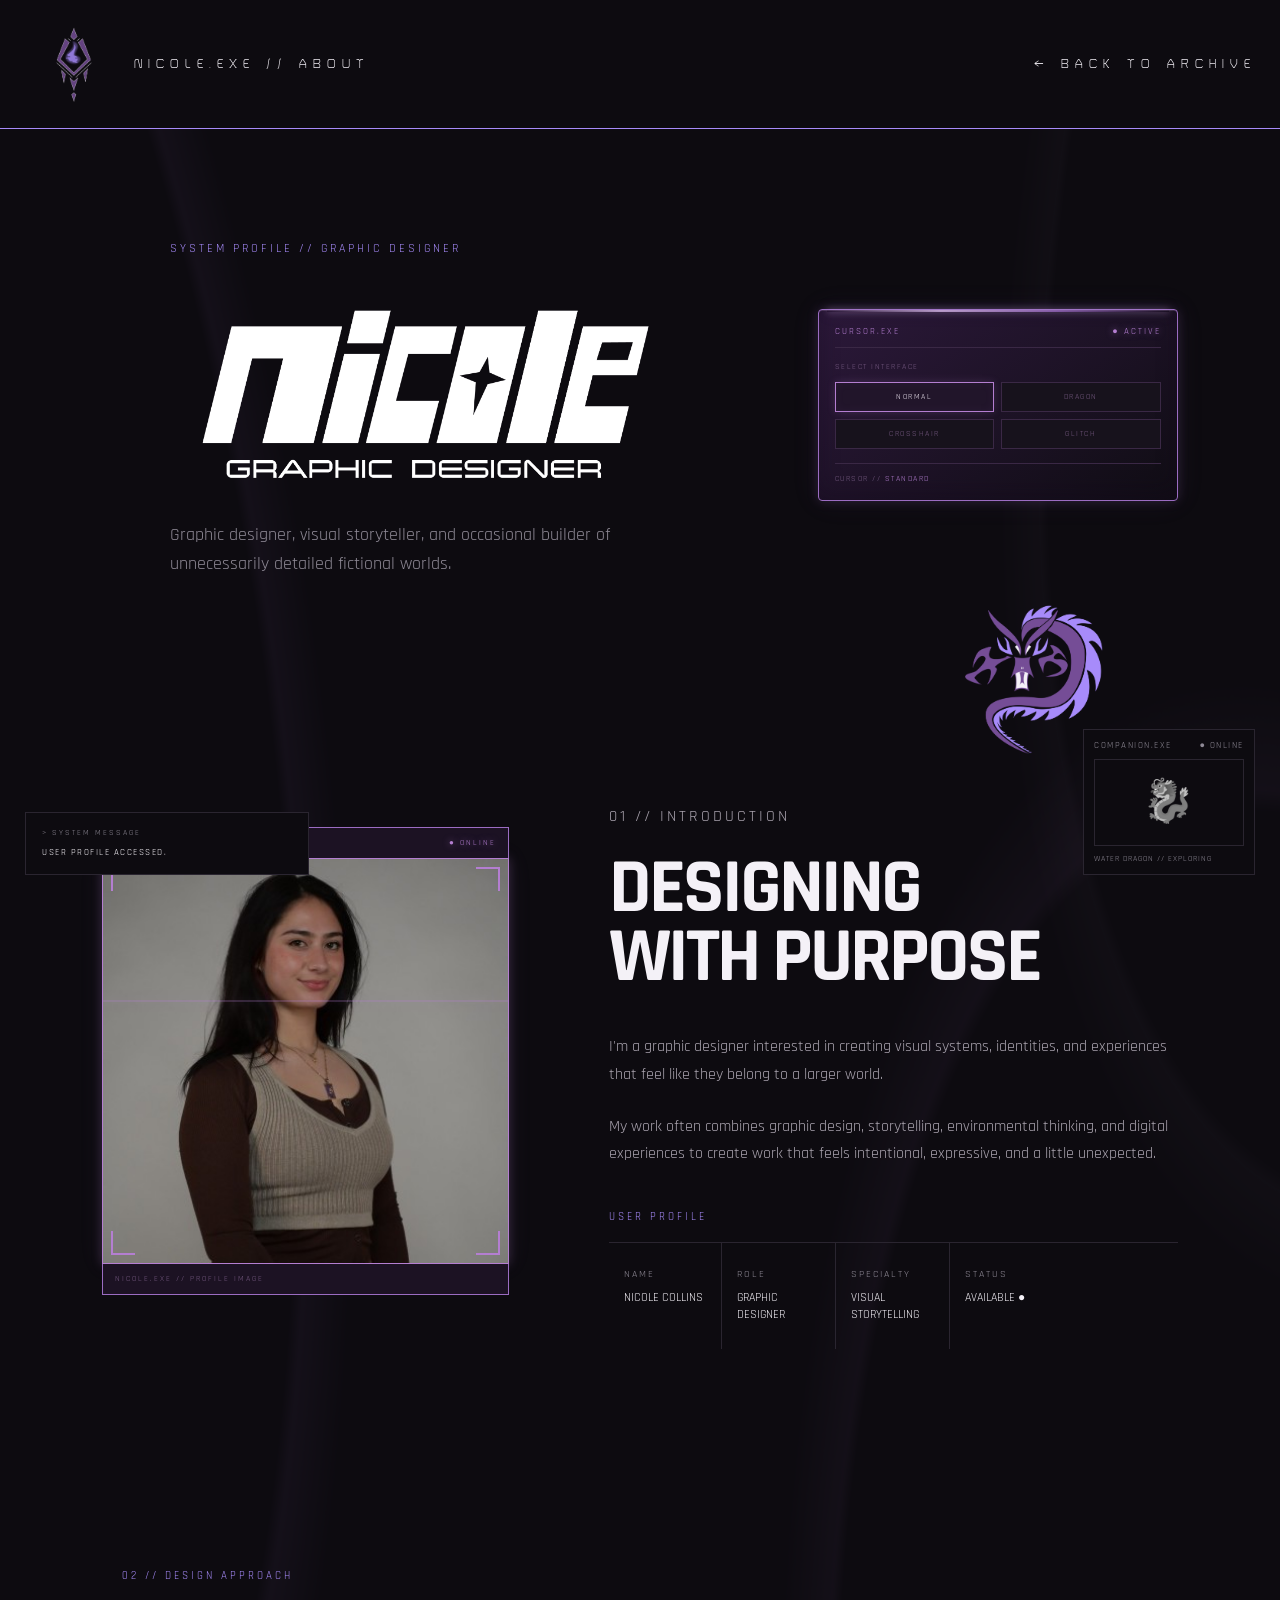
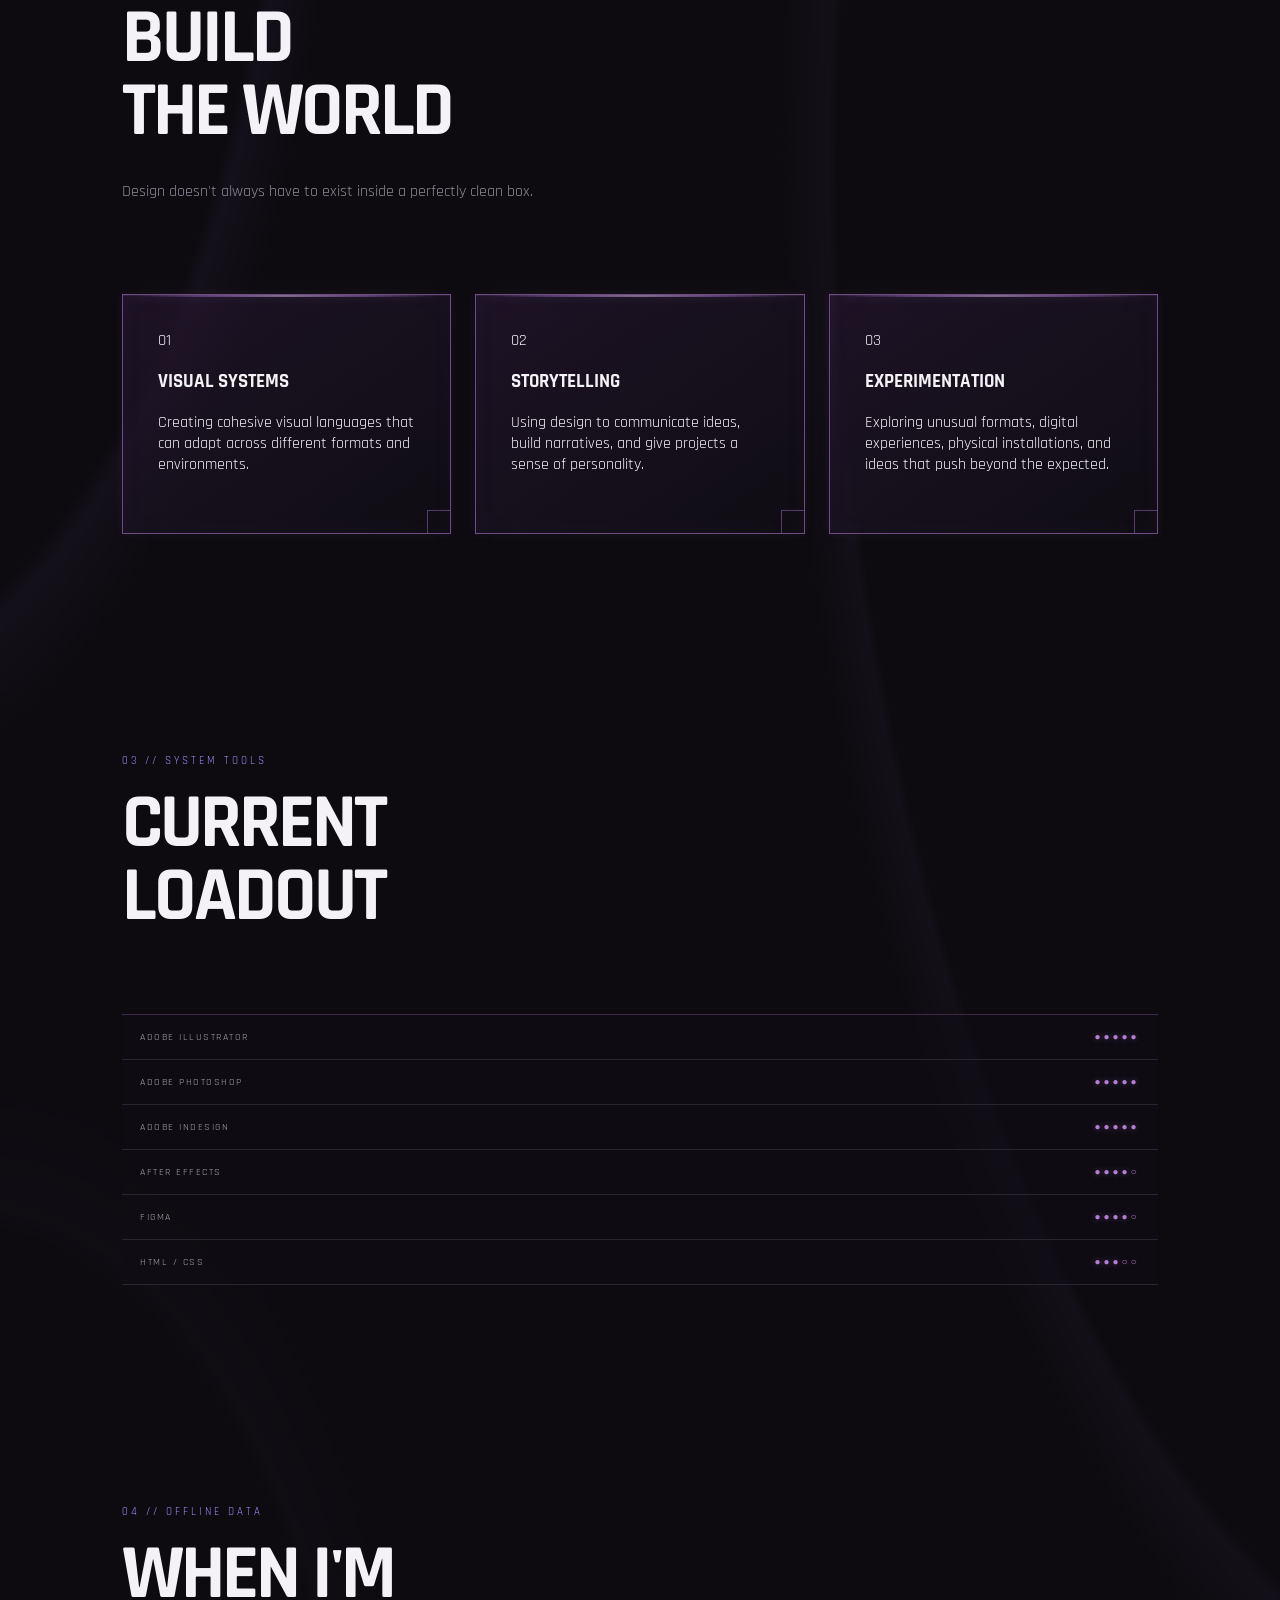
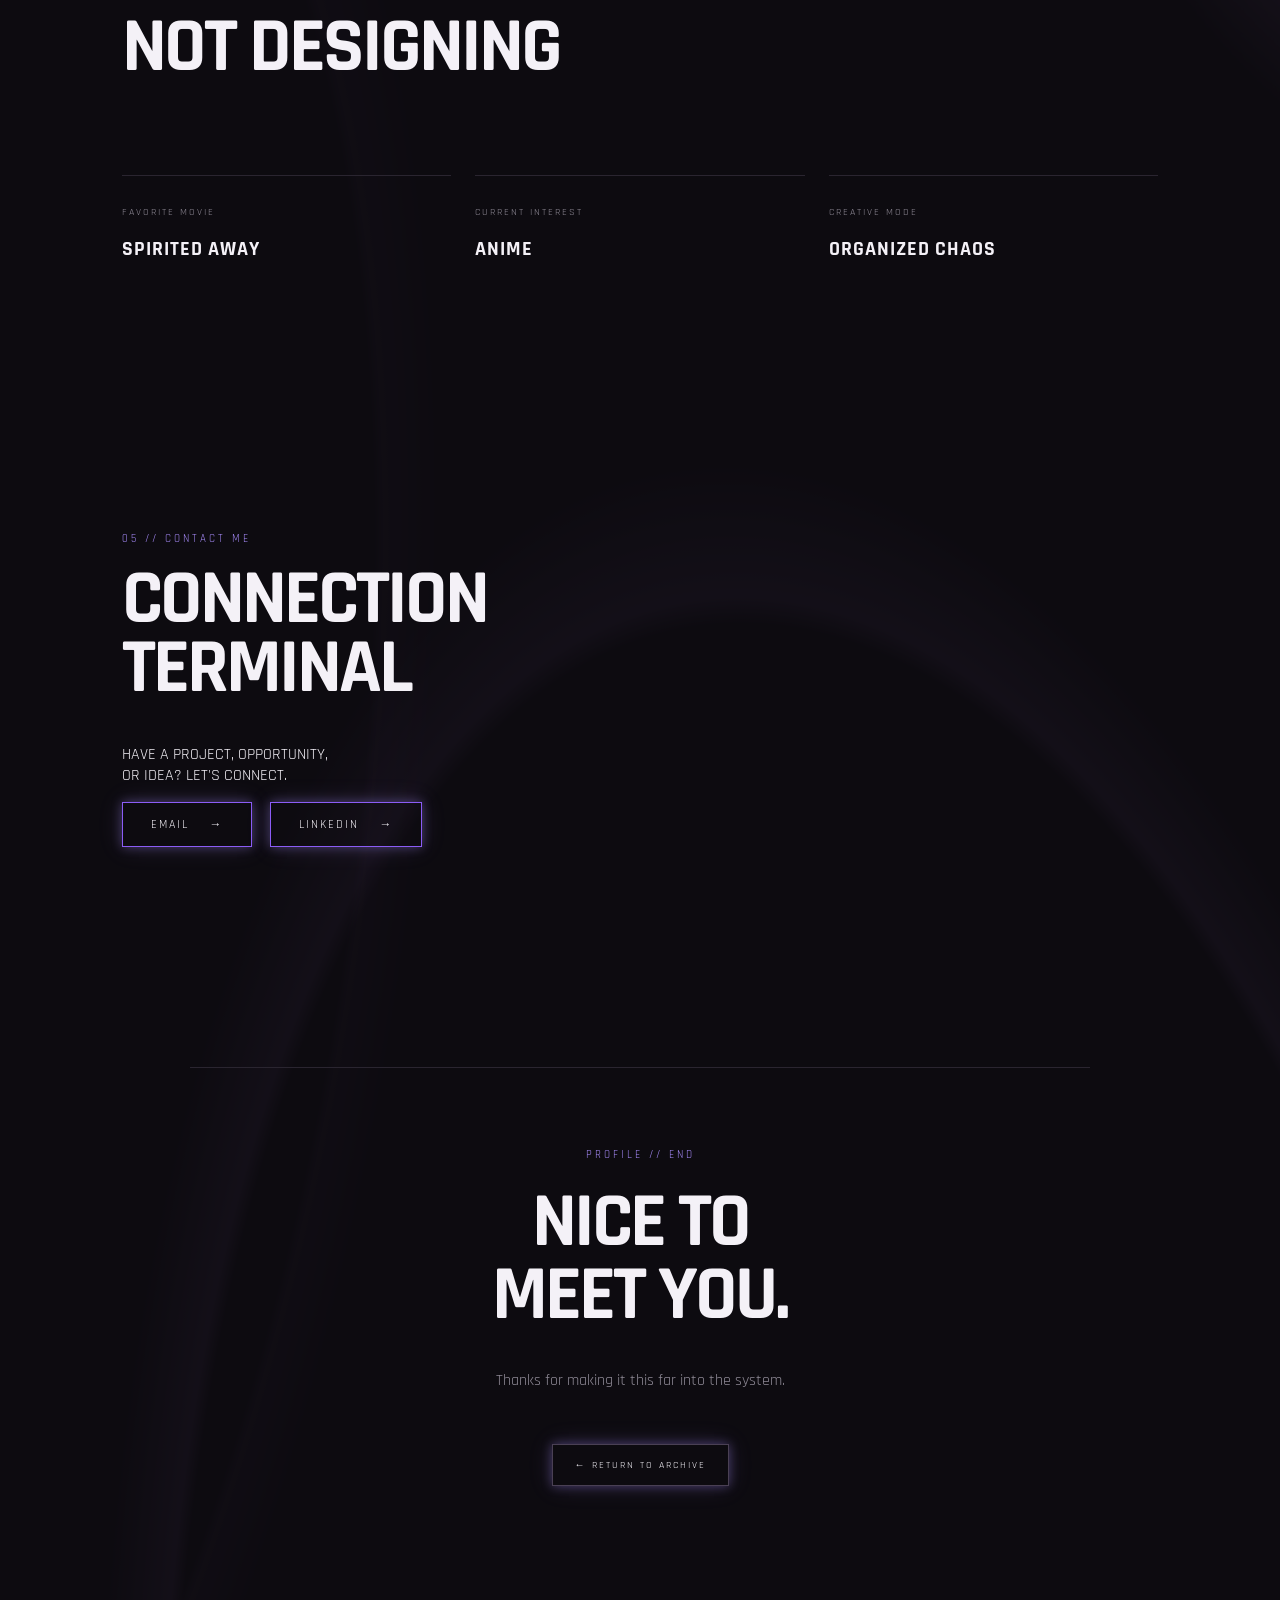
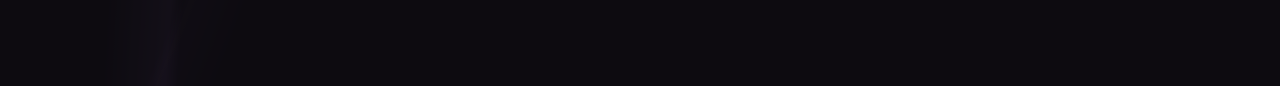
==== commit 391b63ab: "Remove code block formatting from about.html" ====
--- a/Projects/about.html
+++ b/Projects/about.html
@@ -1,4 +1,4 @@
-```html
+
 <!DOCTYPE html>
 <html lang="en">
 
@@ -633,4 +633,4 @@
 </body>
 
 </html>
-```
+
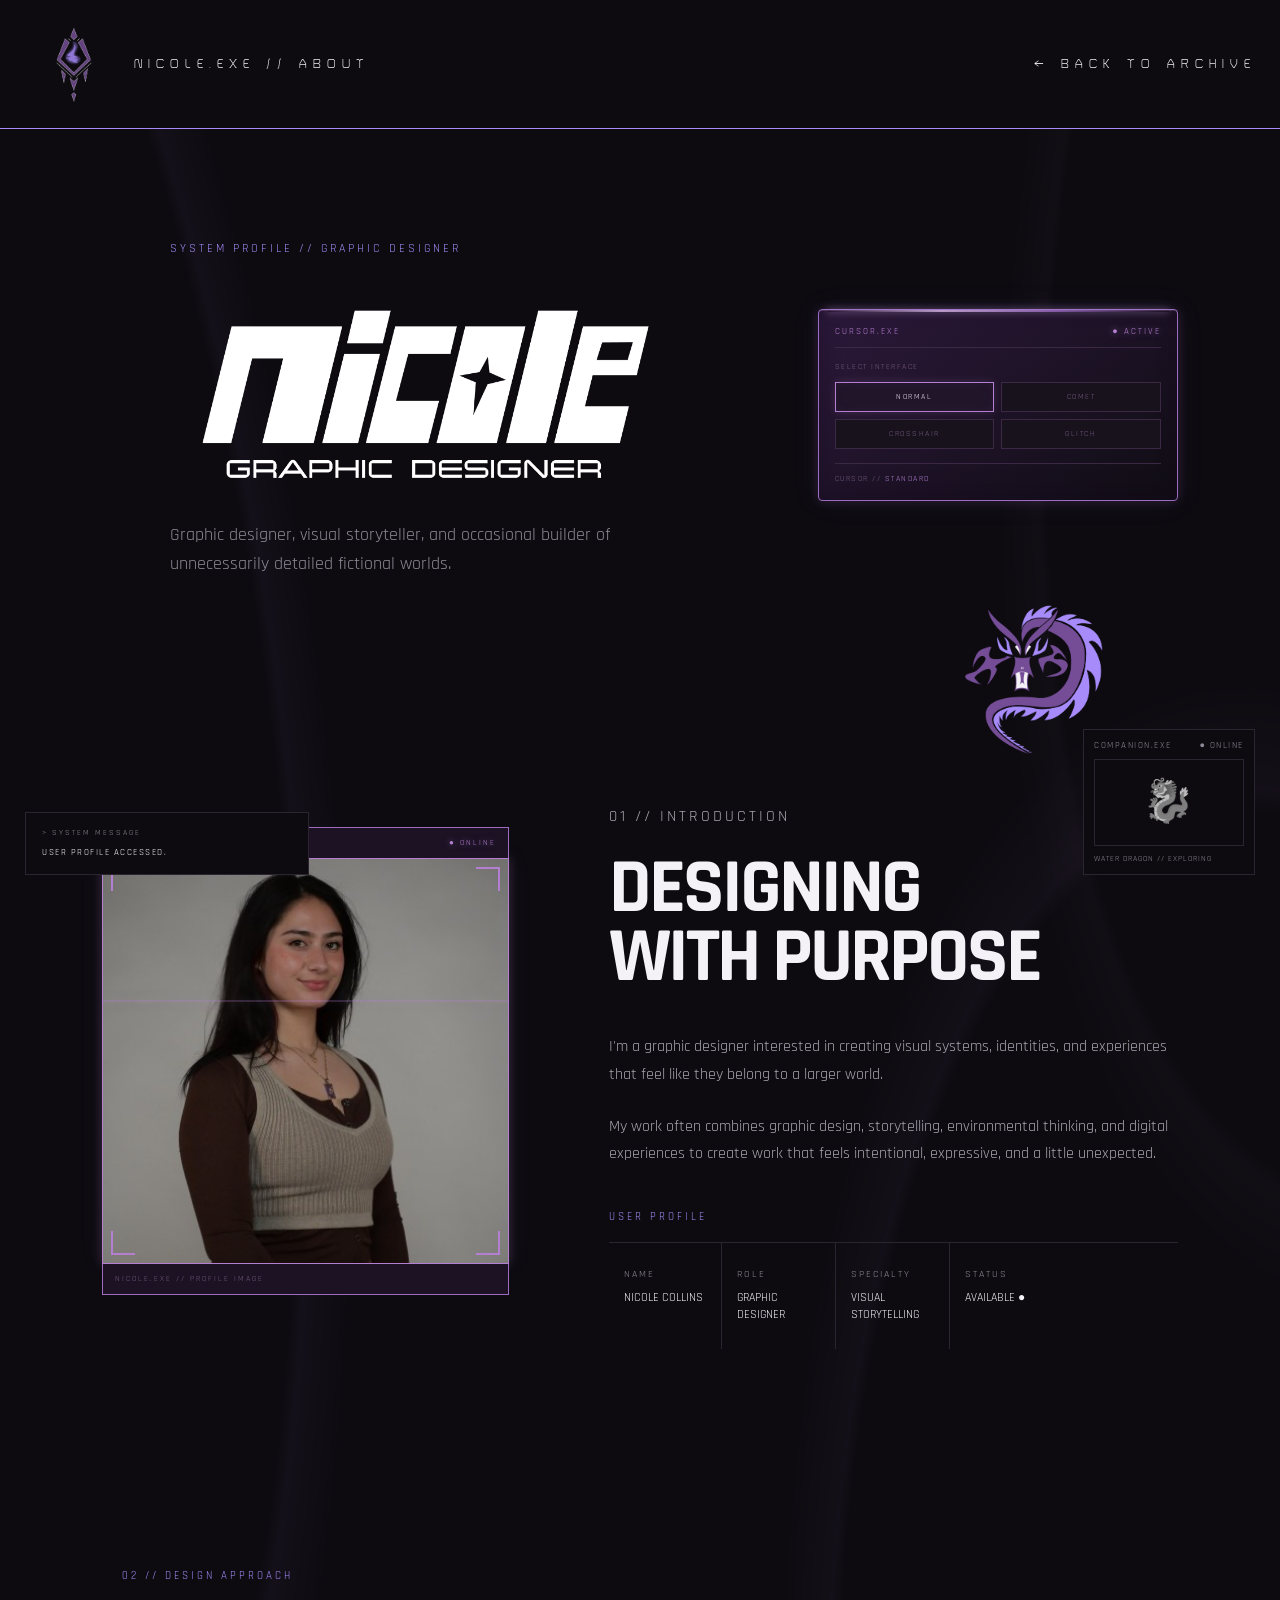
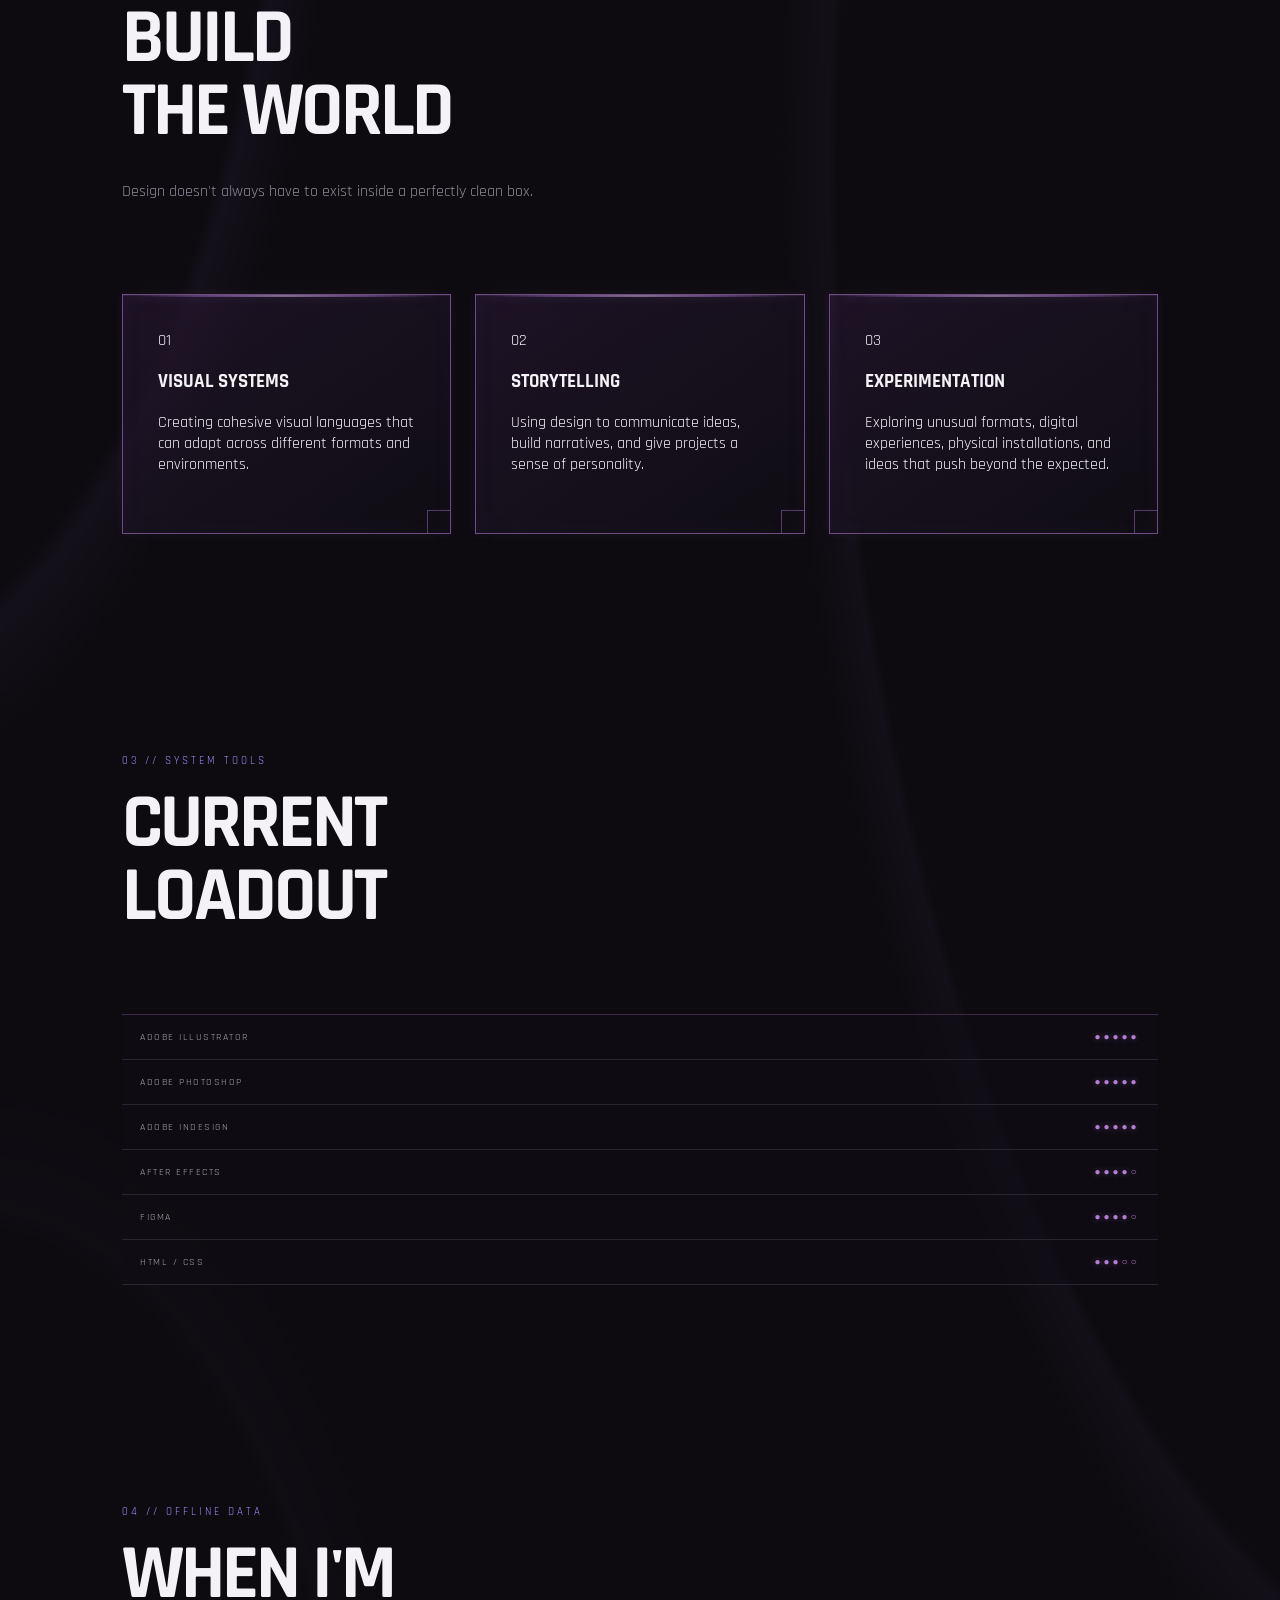
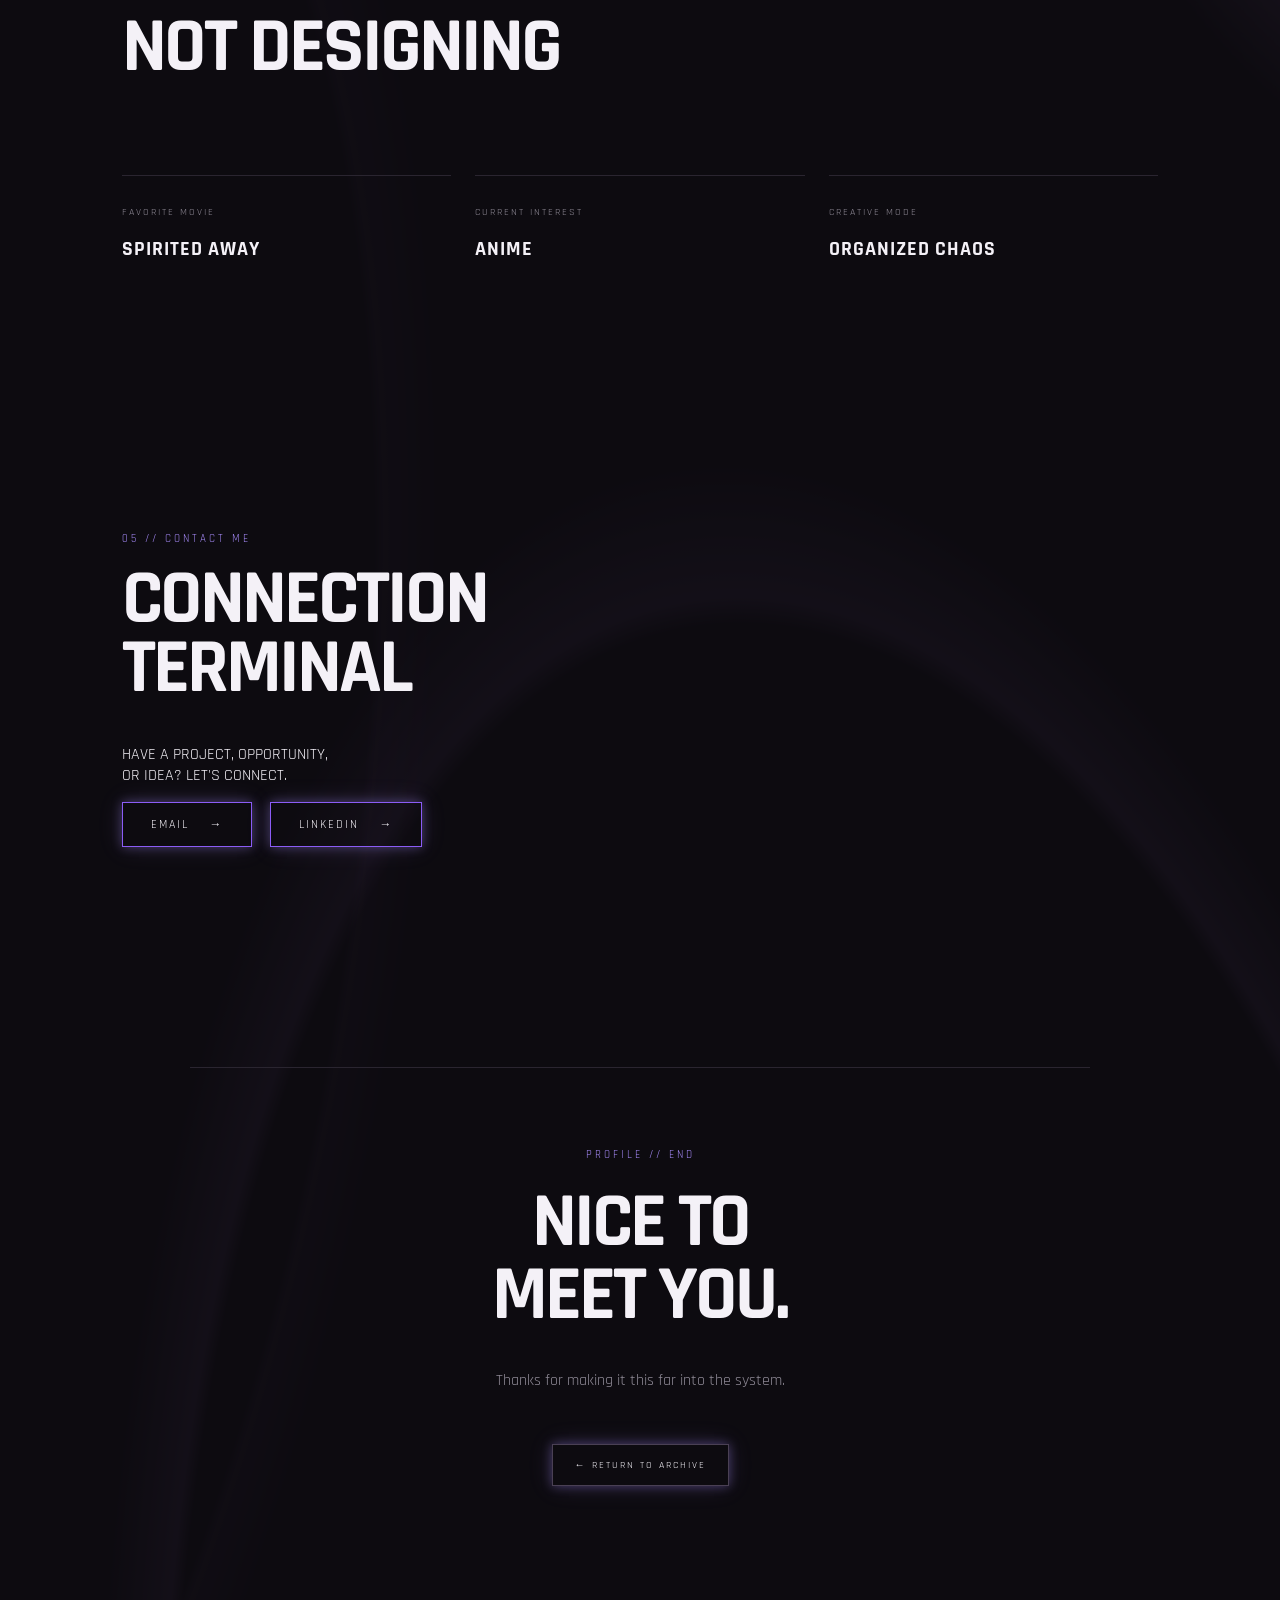
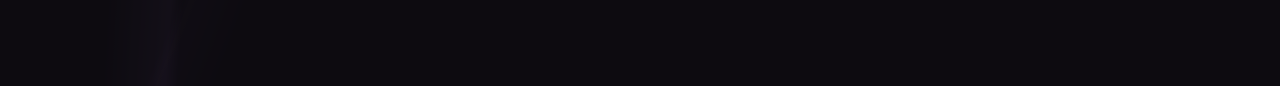
==== commit c381accf: "Change button label from 'DRAGON' to 'COMET'" ====
--- a/Projects/about.html
+++ b/Projects/about.html
@@ -116,7 +116,7 @@
                         class="cursor-option"
                         data-cursor="dragon"
                     >
-                        DRAGON
+                        COMET
                     </button>
 
                     <button
